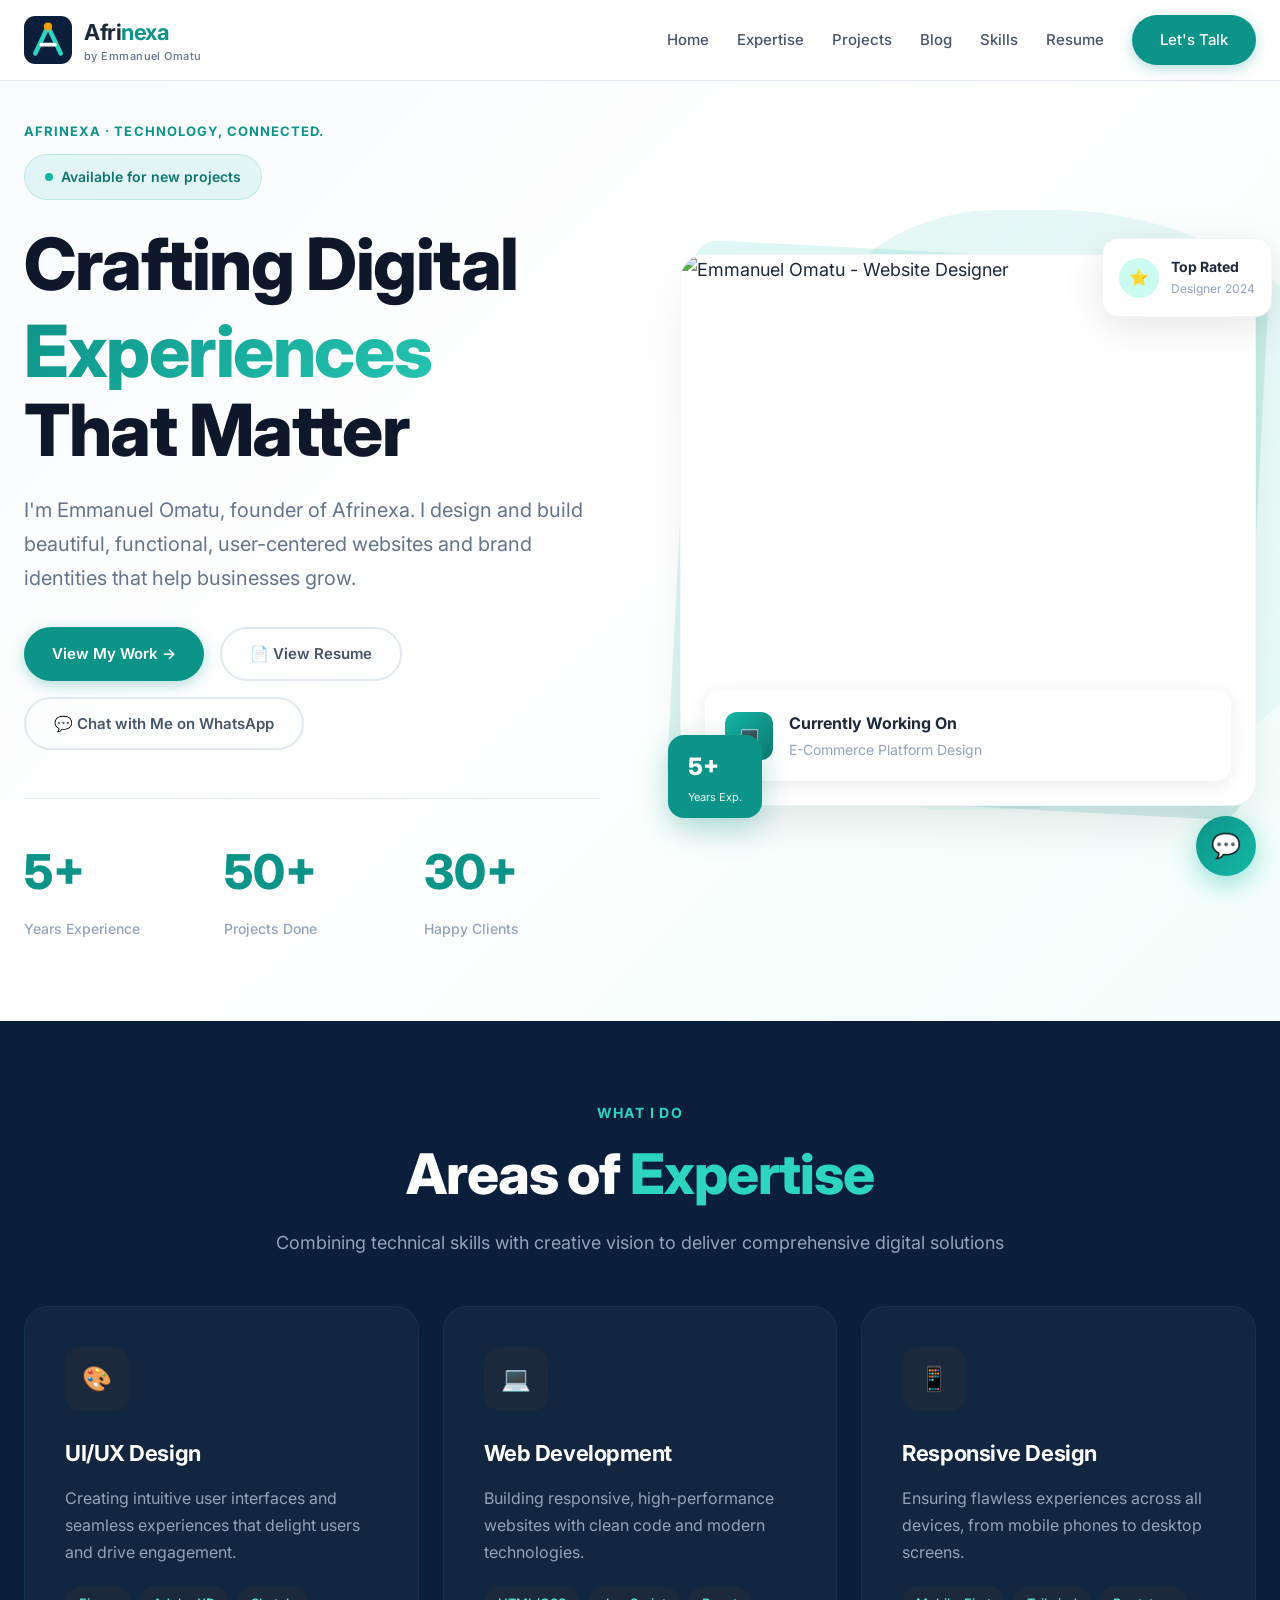
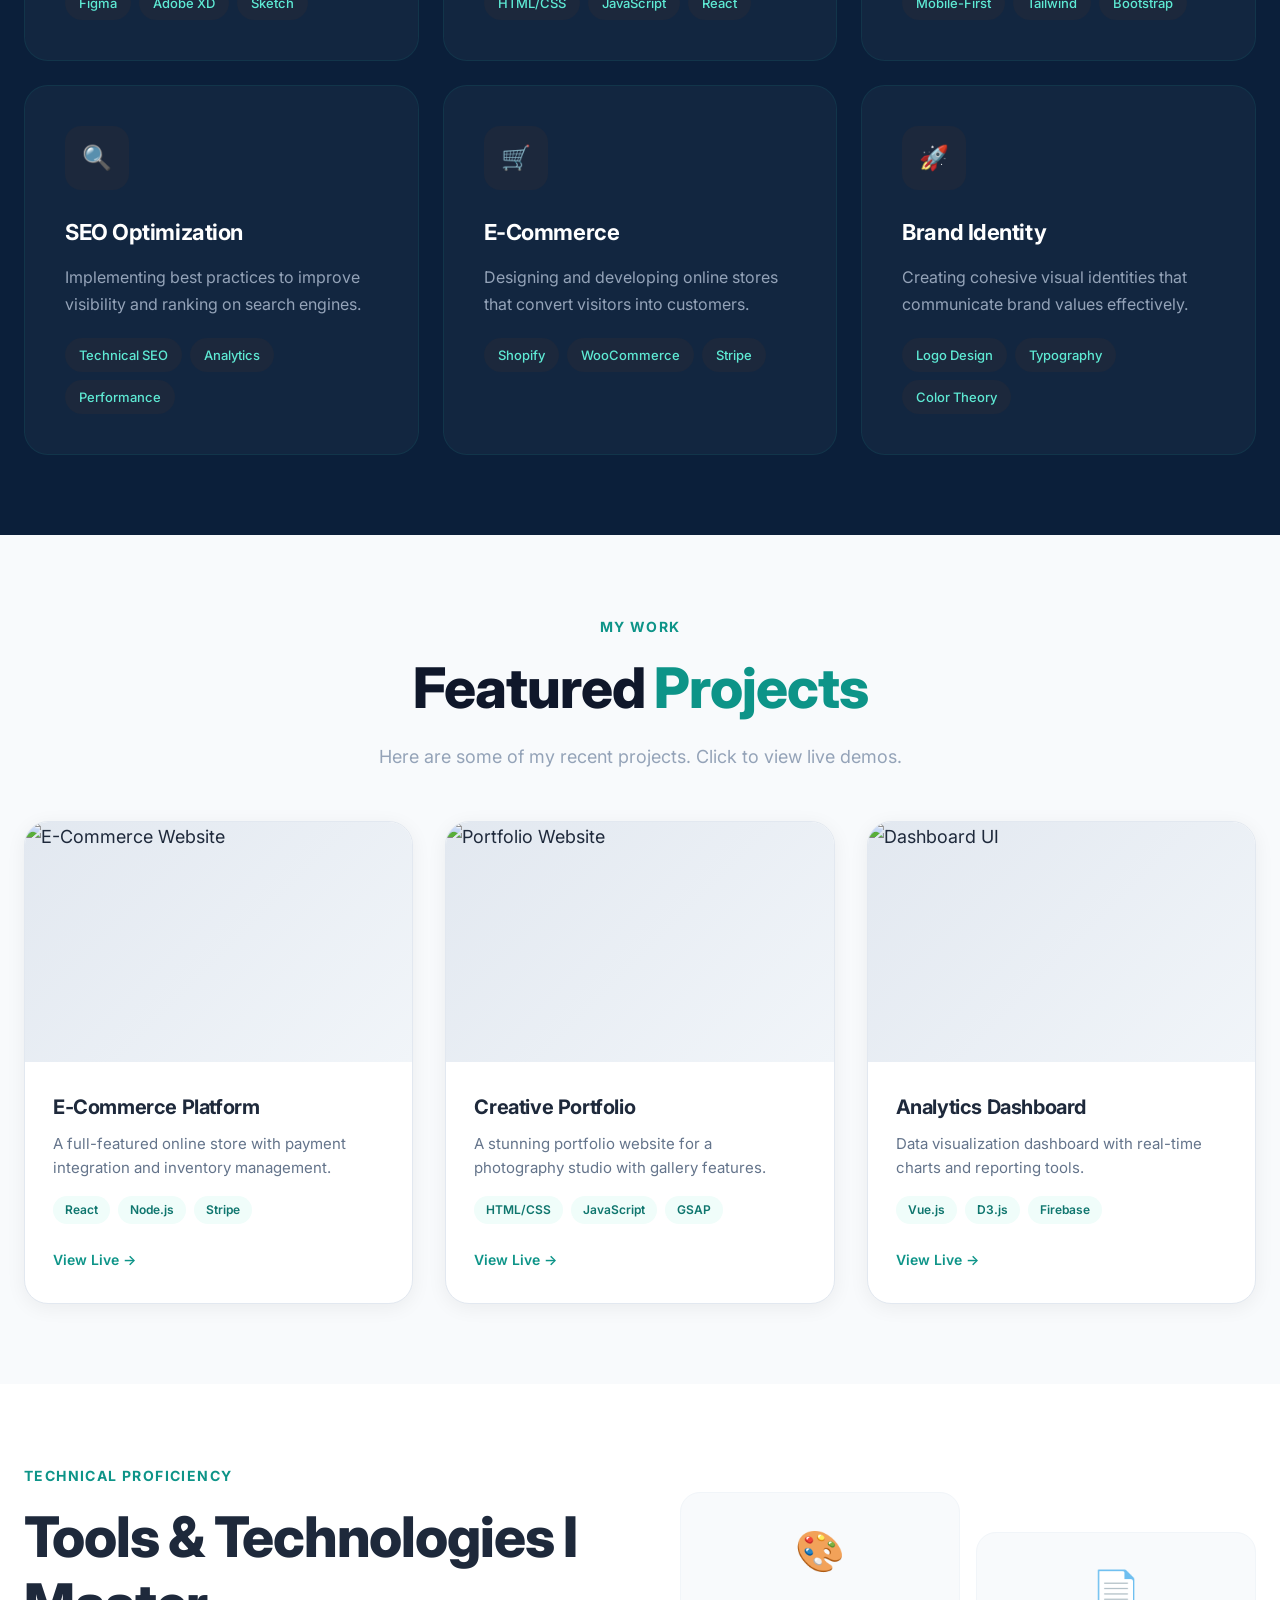
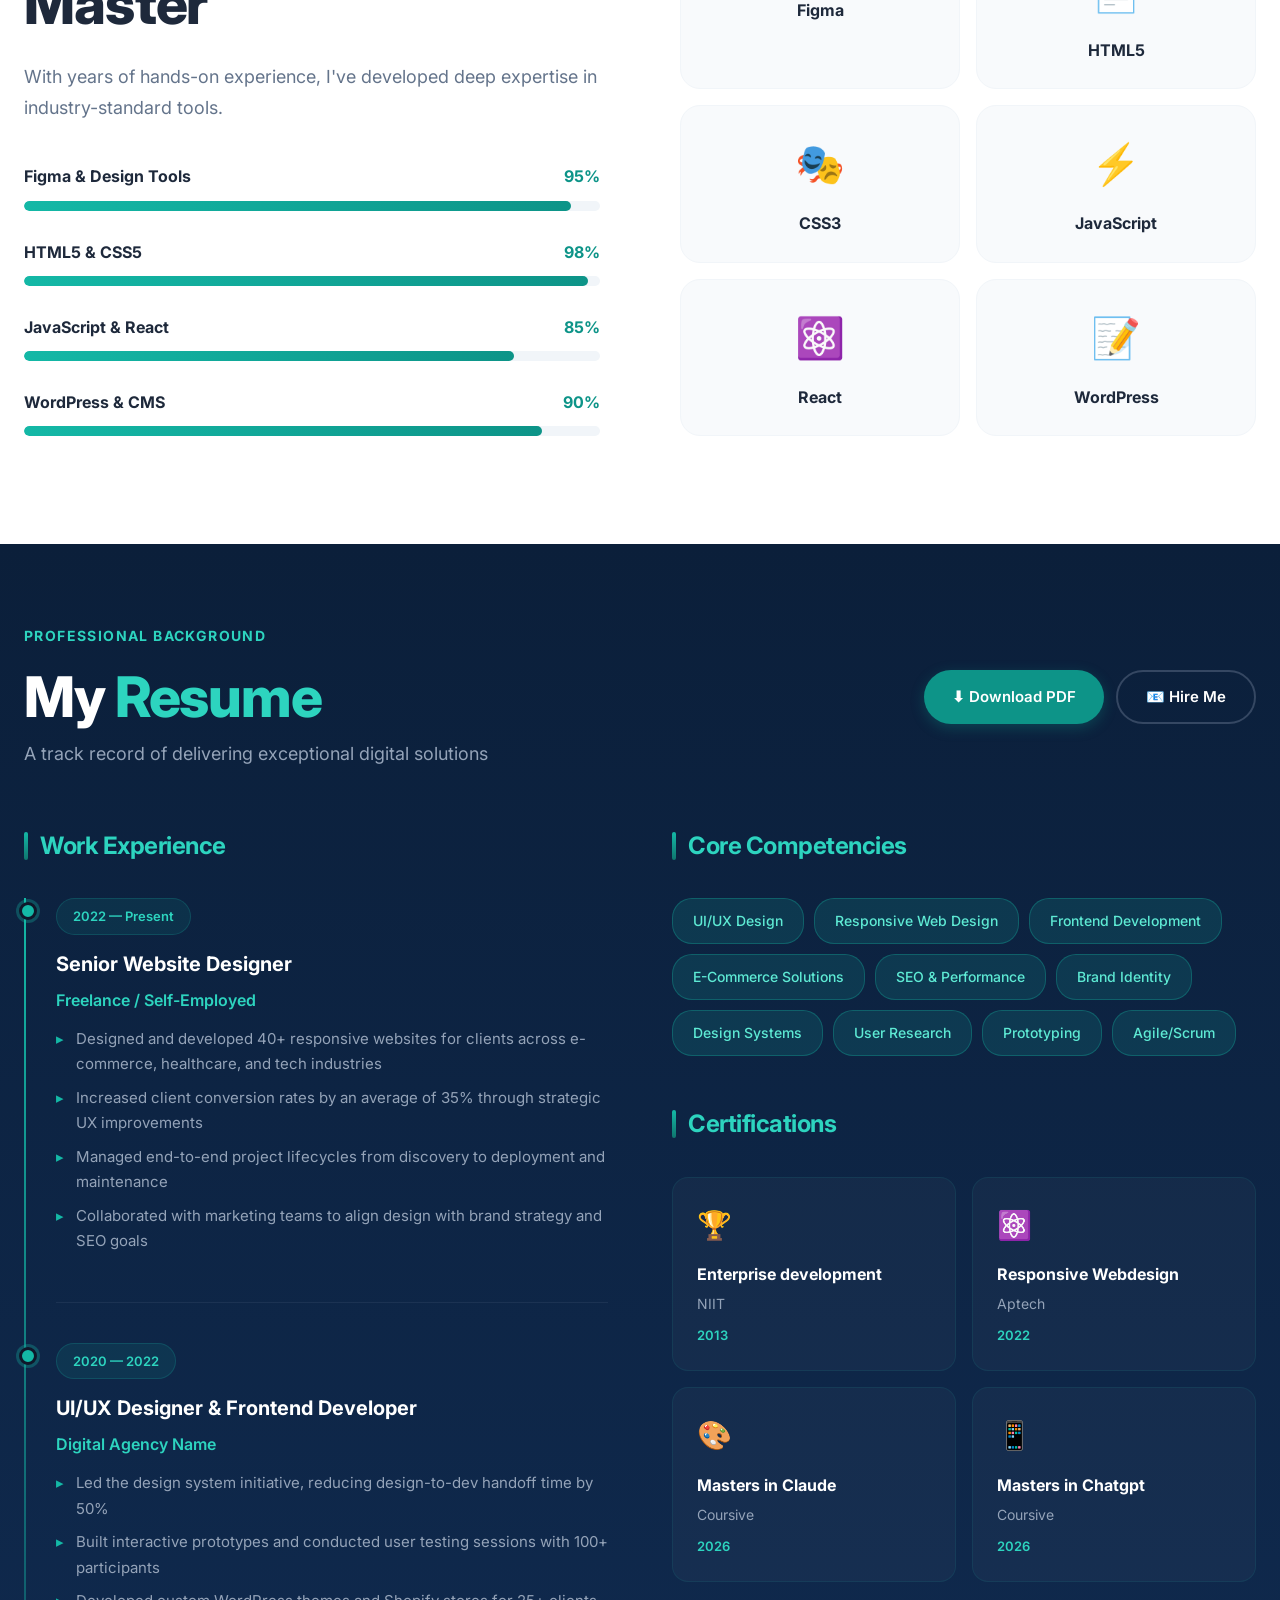
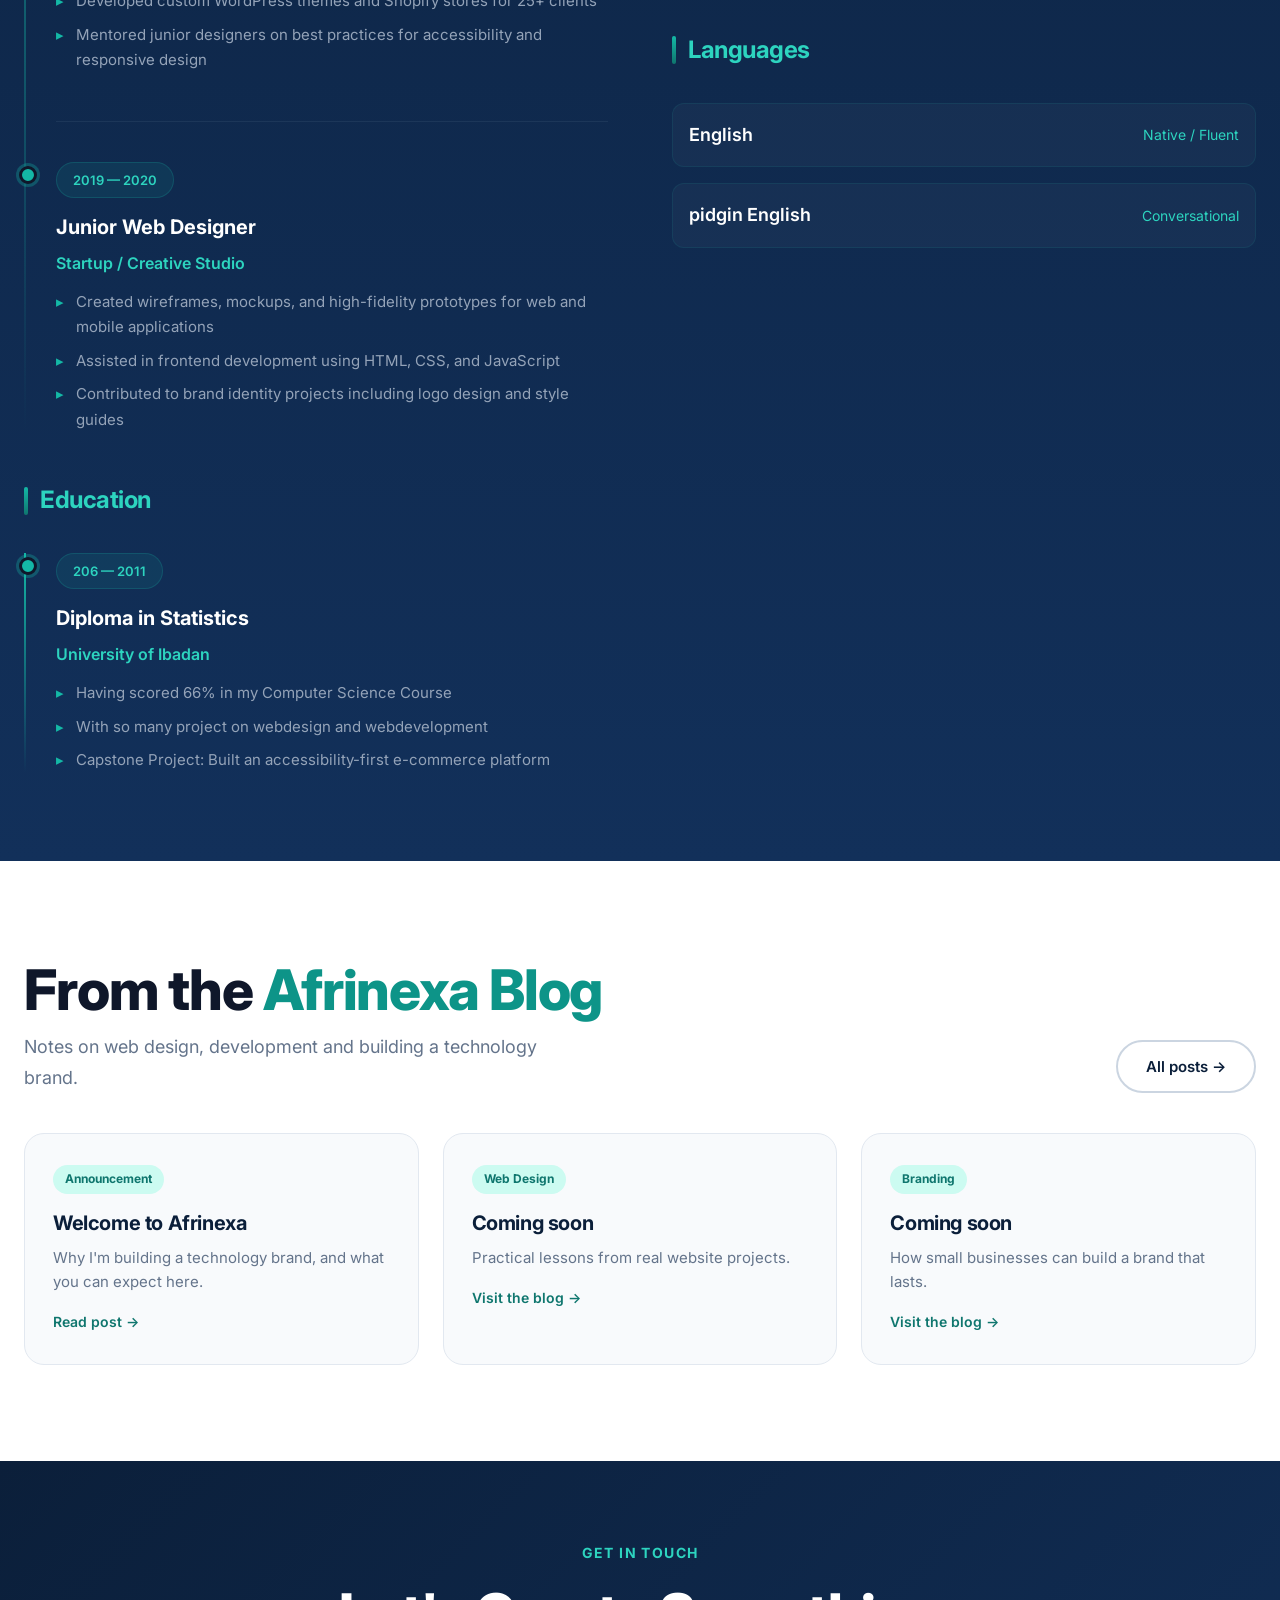
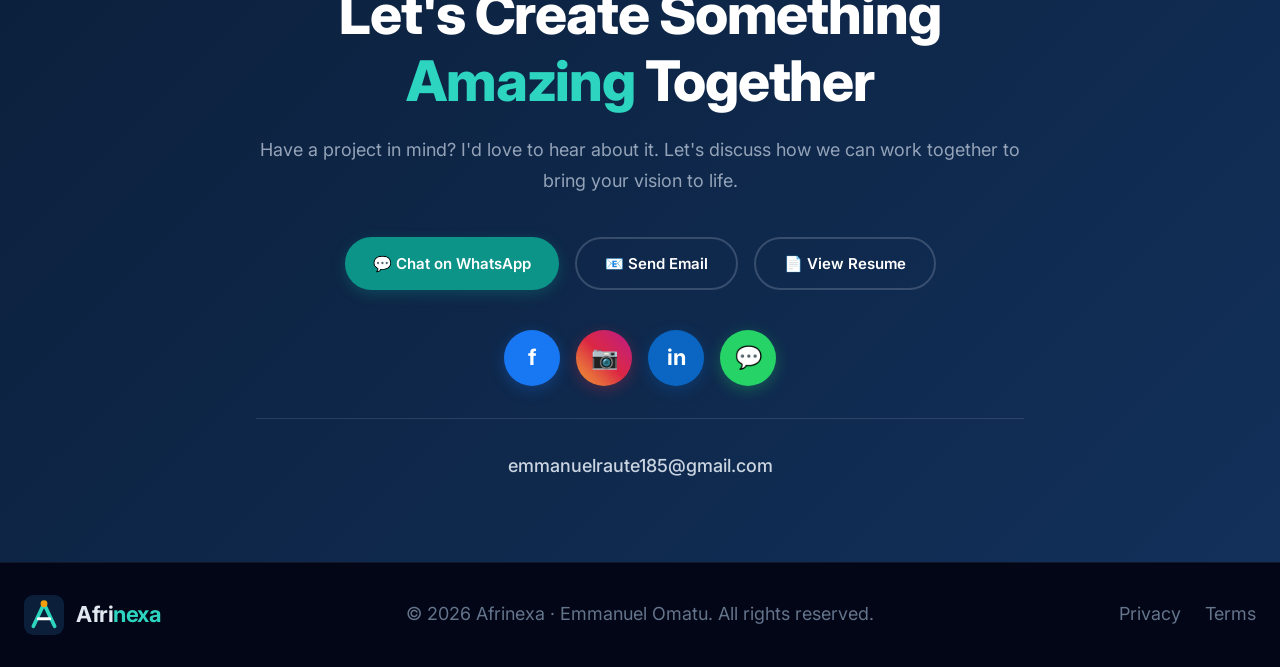
==== index.html @ b1268dd1 "Add Afrinexa homepage" ====
<!DOCTYPE html>
<html lang="en">
<head>
    <meta charset="UTF-8">
    <meta name="viewport" content="width=device-width, initial-scale=1.0, maximum-scale=1.0, user-scalable=no">
    <title>Afrinexa | Websites &amp; Digital Design by Emmanuel Omatu</title>
    <meta name="description" content="Afrinexa is the technology brand of Emmanuel Omatu: modern websites, brand identity and digital design. Technology, connected.">
    <meta property="og:title" content="Afrinexa | Technology, connected.">
    <meta property="og:description" content="Websites, brand identity and digital design by Emmanuel Omatu.">
    <meta property="og:url" content="https://afrinexa.tech/">
    <link rel="canonical" href="https://afrinexa.tech/">
    <link rel="icon" href="data:image/svg+xml,%3Csvg xmlns='http://www.w3.org/2000/svg' viewBox='0 0 64 64' aria-hidden='true'%3E%3Crect width='64' height='64' rx='15' fill='%230B1F3A'/%3E%3Cpath d='M15 50 L32 14 L49 50' fill='none' stroke='%232DD4BF' stroke-width='6' stroke-linecap='round' stroke-linejoin='round'/%3E%3Cpath d='M23 38 H41' stroke='%23fff' stroke-width='5' stroke-linecap='round'/%3E%3Ccircle cx='32' cy='14' r='5.5' fill='%23F59E0B'/%3E%3C/svg%3E">
    <link rel="preconnect" href="https://fonts.googleapis.com">
    <link rel="preconnect" href="https://fonts.gstatic.com" crossorigin>
    <link href="https://fonts.googleapis.com/css2?family=Inter:wght@400;500;600;700;800&display=swap" rel="stylesheet">
    <style>
        * { margin: 0; padding: 0; box-sizing: border-box; scroll-behavior: smooth; }
        
        :root {
            --teal-50: #f0fdfa;
            --teal-100: #ccfbf1;
            --teal-200: #99f6e4;
            --teal-300: #5eead4;
            --teal-400: #2dd4bf;
            --teal-500: #14b8a6;
            --teal-600: #0d9488;
            --teal-700: #0f766e;
            --teal-800: #115e59;
            --teal-900: #134e4a;
            --navy: #0B1F3A;
            --navy-2: #12305A;
            --amber: #F59E0B;
        }
        
        body {
            font-family: 'Inter', -apple-system, BlinkMacSystemFont, 'Segoe UI', Roboto, sans-serif;
            font-size: 18px;
            line-height: 1.7;
            color: #1e293b;
            background: #f8fafc;
        }
        
        /* NAVIGATION */
        nav {
            position: fixed;
            width: 100%;
            top: 0;
            z-index: 50;
            background: rgba(255,255,255,0.95);
            backdrop-filter: blur(20px);
            border-bottom: 1px solid #e2e8f0;
        }
        
        .nav-container {
            max-width: 1280px;
            margin: 0 auto;
            padding: 0 24px;
            display: flex;
            justify-content: space-between;
            align-items: center;
            height: 80px;
        }
        
        .logo {
            display: flex;
            align-items: center;
            gap: 12px;
            text-decoration: none;
        }
        
        .logo-box {
            width: 48px;
            height: 48px;
            background: linear-gradient(135deg, var(--teal-500), var(--teal-700));
            border-radius: 12px;
            display: flex;
            align-items: center;
            justify-content: center;
            color: white;
            font-weight: bold;
            font-size: 20px;
        }
        
        .logo-text {
            font-weight: 700;
            font-size: 22px;
            color: #1e293b;
        }
        
        .logo-text span { color: var(--teal-600); }
        
        .nav-links {
            display: none;
        }
        
        @media (min-width: 768px) {
            .nav-links {
                display: flex;
                align-items: center;
                gap: 28px;
            }
        }
        
        .nav-links a {
            text-decoration: none;
            color: #475569;
            font-weight: 500;
            font-size: 15px;
            transition: color 0.3s;
        }
        
        .nav-links a:hover { color: var(--teal-600); }
        
        .btn-primary {
            display: inline-flex;
            align-items: center;
            gap: 8px;
            padding: 12px 28px;
            background: var(--teal-600);
            color: white;
            border-radius: 50px;
            text-decoration: none;
            font-weight: 600;
            font-size: 15px;
            border: none;
            cursor: pointer;
            transition: all 0.3s;
            box-shadow: 0 4px 14px rgba(13,148,136,0.3);
        }
        
        .btn-primary:hover {
            background: var(--teal-700);
            transform: translateY(-2px);
        }
        
        .btn-outline {
            display: inline-flex;
            align-items: center;
            gap: 8px;
            padding: 12px 28px;
            border: 2px solid #e2e8f0;
            color: #475569;
            border-radius: 50px;
            text-decoration: none;
            font-weight: 600;
            font-size: 15px;
            background: transparent;
            cursor: pointer;
            transition: all 0.3s;
        }
        
        .btn-outline:hover {
            border-color: var(--teal-600);
            color: var(--teal-600);
        }
        
        /* HERO */
        .hero {
            min-height: 100vh;
            display: flex;
            align-items: center;
            padding: 120px 24px 80px;
            background: linear-gradient(135deg, #f8fafc, #fff, #f0fdfa);
            position: relative;
            overflow: hidden;
        }
        
        .hero-blob {
            position: absolute;
            width: 600px;
            height: 600px;
            background: linear-gradient(135deg, rgba(20,184,166,0.12), rgba(45,212,191,0.04));
            border-radius: 40% 60% 70% 30% / 40% 50% 60% 50%;
            right: -100px;
            top: 50%;
            transform: translateY(-50%);
            animation: blob-morph 8s ease-in-out infinite;
            z-index: 0;
        }
        
        @keyframes blob-morph {
            0%, 100% { border-radius: 40% 60% 70% 30% / 40% 50% 60% 50%; transform: translateY(-50%) rotate(0deg); }
            50% { border-radius: 30% 60% 70% 40% / 50% 60% 30% 60%; transform: translateY(-50%) rotate(-5deg); }
        }
        
        .hero-container {
            max-width: 1280px;
            margin: 0 auto;
            width: 100%;
            position: relative;
            z-index: 1;
        }
        
        .hero-grid {
            display: grid;
            grid-template-columns: 1fr;
            gap: 48px;
            align-items: center;
        }
        
        @media (min-width: 1024px) {
            .hero-grid { grid-template-columns: 1fr 1fr; gap: 80px; }
        }
        
        .hero-badge {
            display: inline-flex;
            align-items: center;
            gap: 8px;
            padding: 10px 20px;
            background: rgba(20,184,166,0.1);
            border: 1px solid rgba(20,184,166,0.2);
            border-radius: 50px;
            color: var(--teal-700);
            font-weight: 600;
            font-size: 14px;
            margin-bottom: 24px;
        }
        
        .hero-badge .dot {
            width: 8px;
            height: 8px;
            background: var(--teal-500);
            border-radius: 50%;
            animation: pulse 2s infinite;
        }
        
        @keyframes pulse {
            0%, 100% { opacity: 1; }
            50% { opacity: 0.5; }
        }
        
        .hero h1 {
            font-size: 48px;
            font-weight: 800;
            line-height: 1.1;
            color: #0f172a;
            margin-bottom: 24px;
        }
        
        @media (min-width: 768px) {
            .hero h1 { font-size: 72px; }
        }
        
        .gradient-text {
            background: linear-gradient(135deg, var(--teal-600), var(--teal-500), var(--teal-400));
            -webkit-background-clip: text;
            background-clip: text;
            color: transparent;
            display: block;
            margin-top: 8px;
        }
        
        .hero p {
            font-size: 20px;
            color: #64748b;
            max-width: 600px;
            margin-bottom: 32px;
        }
        
        .hero-buttons {
            display: flex;
            flex-wrap: wrap;
            gap: 16px;
            margin-bottom: 48px;
        }
        
        .hero-stats {
            display: grid;
            grid-template-columns: repeat(3, 1fr);
            gap: 24px;
            padding-top: 32px;
            border-top: 1px solid #e2e8f0;
        }
        
        .stat-number {
            font-size: 36px;
            font-weight: 800;
            color: var(--teal-600);
        }
        
        @media (min-width: 768px) {
            .stat-number { font-size: 48px; }
       }
        
        .stat-label {
            font-size: 14px;
            color: #94a3b8;
            margin-top: 4px;
            font-weight: 500;
        }
        
        .hero-image-wrapper {
            position: relative;
            order: -1;
        }
        
        @media (min-width: 1024px) {
            .hero-image-wrapper { order: 1; }
        }
        
        .hero-image-bg {
            position: absolute;
            inset: 0;
            background: linear-gradient(135deg, var(--teal-400), var(--teal-600));
            border-radius: 24px;
            transform: rotate(3deg);
            opacity: 0.15;
        }
        
        .hero-image {
            position: relative;
            background: white;
            border-radius: 24px;
            overflow: hidden;
            box-shadow: 0 25px 50px -12px rgba(0,0,0,0.1);
            border: 1px solid #f1f5f9;
        }
        
        .hero-image img {
            width: 100%;
            height: 450px;
            object-fit: cover;
            display: block;
        }
        
        @media (min-width: 768px) {
            .hero-image img { height: 550px; }
        }
        
        .hero-image-overlay {
            position: absolute;
            bottom: 24px;
            left: 24px;
            right: 24px;
            background: rgba(255,255,255,0.95);
            backdrop-filter: blur(10px);
            padding: 20px;
            border-radius: 16px;
            box-shadow: 0 4px 20px rgba(0,0,0,0.08);
            display: flex;
            align-items: center;
            gap: 16px;
        }
        
        .overlay-icon {
            width: 48px;
            height: 48px;
            background: linear-gradient(135deg, var(--teal-500), var(--teal-700));
            border-radius: 12px;
            display: flex;
            align-items: center;
            justify-content: center;
            color: white;
            font-size: 20px;
            flex-shrink: 0;
        }
        
        .overlay-text h4 {
            font-weight: 700;
            color: #1e293b;
            font-size: 16px;
        }
        
        .overlay-text p {
            color: #94a3b8;
            font-size: 14px;
            margin: 0;
        }
        
        .floating-badge {
            position: absolute;
            top: -16px;
            right: -16px;
            background: white;
            padding: 16px;
            border-radius: 16px;
            box-shadow: 0 10px 40px rgba(0,0,0,0.1);
            display: flex;
            align-items: center;
            gap: 12px;
            animation: float 6s ease-in-out infinite;
            border: 1px solid #f1f5f9;
        }
        
        .floating-badge-2 {
            position: absolute;
            bottom: -12px;
            left: -12px;
            background: var(--teal-600);
            color: white;
            padding: 12px 20px;
            border-radius: 16px;
            box-shadow: 0 10px 30px rgba(13,148,136,0.3);
            animation: float 6s ease-in-out infinite;
            animation-delay: 1s;
        }
        
        .floating-badge-2 .num { font-size: 24px; font-weight: 800; }
        .floating-badge-2 .txt { font-size: 11px; opacity: 0.9; }
        
        @keyframes float {
            0%, 100% { transform: translateY(0); }
            50% { transform: translateY(-15px); }
        }
        
        .badge-icon {
            width: 40px;
            height: 40px;
            background: var(--teal-100);
            border-radius: 50%;
            display: flex;
            align-items: center;
            justify-content: center;
            color: var(--teal-600);
            font-size: 16px;
            flex-shrink: 0;
        }
        
        /* EXPERTISE */
        .expertise {
            padding: 80px 24px;
            background: var(--navy);
            color: white;
        }
        
        .section-header {
            text-align: center;
            max-width: 768px;
            margin: 0 auto 48px;
        }
        
        .section-tag {
            color: var(--teal-400);
            font-weight: 700;
            font-size: 14px;
            text-transform: uppercase;
            letter-spacing: 0.1em;
            margin-bottom: 16px;
            display: block;
        }
        
        .section-title {
            font-size: 42px;
            font-weight: 800;
            margin-bottom: 20px;
            line-height: 1.2;
        }
        
        @media (min-width: 768px) {
            .section-title { font-size: 56px; }
        }
        
        .section-desc {
            color: #94a3b8;
            font-size: 18px;
            line-height: 1.7;
        }
        
        .expertise-grid {
            display: grid;
            grid-template-columns: 1fr;
            gap: 24px;
            max-width: 1280px;
            margin: 0 auto;
        }
        
        @media (min-width: 768px) {
            .expertise-grid { grid-template-columns: repeat(2, 1fr); }
        }
        
        @media (min-width: 1024px) {
            .expertise-grid { grid-template-columns: repeat(3, 1fr); }
        }
        
        .expertise-card {
            background: rgba(255,255,255,0.03);
            border: 1px solid rgba(20,184,166,0.1);
            border-radius: 24px;
            padding: 40px;
            transition: all 0.4s;
            cursor: pointer;
        }
        
        .expertise-card:hover {
            transform: translateY(-8px);
            border-color: rgba(20,184,166,0.4);
            box-shadow: 0 20px 40px rgba(20,184,166,0.15);
        }
        
        .expertise-card:hover .card-icon {
            background: linear-gradient(135deg, var(--teal-600), var(--teal-500));
            transform: rotate(360deg);
        }
        
        .card-icon {
            width: 64px;
            height: 64px;
            background: rgba(30,41,59,0.8);
            border-radius: 16px;
            display: flex;
            align-items: center;
            justify-content: center;
            color: var(--teal-400);
            font-size: 24px;
            margin-bottom: 24px;
            transition: all 0.6s;
        }
        
        .expertise-card h3 {
            font-size: 22px;
            font-weight: 700;
            margin-bottom: 12px;
            transition: color 0.3s;
        }
        
        .expertise-card:hover h3 { color: var(--teal-400); }
        
        .expertise-card p {
            color: #94a3b8;
            font-size: 16px;
            line-height: 1.7;
            margin-bottom: 20px;
        }
        
        .tags {
            display: flex;
            flex-wrap: wrap;
            gap: 8px;
        }
        
        .tag {
            padding: 6px 14px;
            background: rgba(30,41,59,0.8);
            border-radius: 20px;
            font-size: 13px;
            color: var(--teal-300);
            font-weight: 500;
        }
        
        /* SKILLS */
        .skills {
            padding: 80px 24px;
            background: white;
        }
        
        .skills-grid {
            display: grid;
            grid-template-columns: 1fr;
            gap: 48px;
            max-width: 1280px;
            margin: 0 auto;
            align-items: center;
        }
        
        @media (min-width: 1024px) {
            .skills-grid { grid-template-columns: 1fr 1fr; gap: 80px; }
        }
        
        .skill-item { margin-bottom: 28px; }
        
        .skill-header {
            display: flex;
            justify-content: space-between;
             margin-bottom: 10px;
        }
        
        .skill-name {
            font-weight: 700;
            color: #1e293b;
            font-size: 16px;
        }
        
        .skill-percent {
            font-weight: 700;
            color: var(--teal-600);
            font-size: 16px;
        }
        
        .skill-bar-bg {
            height: 10px;
            background: #f1f5f9;
            border-radius: 10px;
            overflow: hidden;
        }
        
        .skill-bar-fill {
            height: 100%;
            background: linear-gradient(90deg, var(--teal-500), var(--teal-600));
            border-radius: 10px;
            width: 0;
            transition: width 1.5s ease-out;
        }
        
        .tools-grid {
            display: grid;
            grid-template-columns: 1fr 1fr;
            gap: 16px;
        }
        
        .tool-card {
            background: #f8fafc;
            border: 1px solid #f1f5f9;
            border-radius: 20px;
            padding: 24px;
            text-align: center;
            transition: all 0.3s;
        }
        
        .tool-card:hover {
            border-color: var(--teal-200);
            box-shadow: 0 10px 30px rgba(0,0,0,0.08);
        }
        
        .tool-card:nth-child(2) { margin-top: 40px; }
        
        .tool-icon {
            font-size: 40px;
            margin-bottom: 12px;
            color: #94a3b8;
            transition: color 0.3s;
        }
        
        .tool-card:hover .tool-icon { color: var(--teal-500); }
        
        .tool-name {
            font-weight: 700;
            color: #1e293b;
            font-size: 16px;
        }
        
        /* PROJECTS */
        .projects {
            padding: 80px 24px;
            background: #f8fafc;
        }
        
        .projects-grid {
            display: grid;
            grid-template-columns: 1fr;
            gap: 32px;
            max-width: 1280px;
            margin: 0 auto;
        }
        
        @media (min-width: 768px) {
            .projects-grid { grid-template-columns: repeat(2, 1fr); }
        }
        
        @media (min-width: 1024px) {
            .projects-grid { grid-template-columns: repeat(3, 1fr); }
        }
        
        .project-card {
            background: white;
            border-radius: 24px;
            overflow: hidden;
            box-shadow: 0 4px 20px rgba(0,0,0,0.06);
            transition: all 0.4s;
            border: 1px solid #e2e8f0;
        }
        
        .project-card:hover {
            transform: translateY(-8px);
            box-shadow: 0 20px 50px rgba(0,0,0,0.12);
        }
        
        .project-image {
            width: 100%;
            height: 240px;
            object-fit: cover;
            display: block;
            background: linear-gradient(135deg, #e2e8f0, #f1f5f9);
        }
        
        .project-content {
            padding: 28px;
        }
        
        .project-content h3 {
            font-size: 20px;
            font-weight: 700;
            color: #1e293b;
            margin-bottom: 8px;
        }
        
        .project-content p {
            color: #64748b;
            font-size: 15px;
            line-height: 1.6;
            margin-bottom: 16px;
        }
        
        .project-tags {
            display: flex;
            flex-wrap: wrap;
            gap: 8px;
            margin-bottom: 20px;
        }
        
        .project-tag {
            padding: 4px 12px;
            background: var(--teal-50);
            color: var(--teal-700);
            border-radius: 20px;
            font-size: 12px;
            font-weight: 600;
        }
        
        .project-link {
            display: inline-flex;
            align-items: center;
            gap: 8px;
            color: var(--teal-600);
            text-decoration: none;
            font-weight: 600;
            font-size: 14px;
            transition: all 0.3s;
        }
        
        .project-link:hover {
            color: var(--teal-800);
            gap: 12px;
        }
        
        /* RESUME SECTION */
        .resume {
            padding: 80px 24px;
            background: linear-gradient(180deg, var(--navy) 0%, var(--navy-2) 100%);
            color: white;
        }
        
        .resume-container {
            max-width: 1280px;
            margin: 0 auto;
        }
        
        .resume-header {
            display: flex;
            flex-direction: column;
            gap: 24px;
            align-items: center;
            text-align: center;
            margin-bottom: 56px;
        }
        
        @media (min-width: 768px) {
            .resume-header {
                flex-direction: row;
                justify-content: space-between;
                text-align: left;
            }
        }
        
        .resume-actions {
            display: flex;
            gap: 12px;
            flex-wrap: wrap;
            justify-content: center;
        }
        
        .resume-grid {
            display: grid;
            grid-template-columns: 1fr;
            gap: 48px;
        }
        
        @media (min-width: 1024px) {
            .resume-grid { grid-template-columns: 1fr 1fr; gap: 64px; }
        }
        
        .resume-column h3 {
            font-size: 24px;
            font-weight: 700;
            margin-bottom: 32px;
            color: var(--teal-400);
            display: flex;
            align-items: center;
            gap: 12px;
        }
        
        .resume-column h3::before {
            content: '';
            width: 4px;
            height: 28px;
            background: linear-gradient(180deg, var(--teal-500), var(--teal-700));
            border-radius: 4px;
        }
        
        .timeline {
            position: relative;
            padding-left: 32px;
        }
        
        .timeline::before {
            content: '';
            position: absolute;
            left: 0;
            top: 0;
            bottom: 0;
            width: 2px;
            background: linear-gradient(180deg, var(--teal-500), transparent);
        }
        
        .timeline-item {
            position: relative;
            margin-bottom: 40px;
            padding-bottom: 40px;
            border-bottom: 1px solid rgba(148,163,184,0.1);
        }
        
        .timeline-item:last-child {
            border-bottom: none;
            margin-bottom: 0;
            padding-bottom: 0;
        }
        
        .timeline-item::before {
            content: '';
            position: absolute;
            left: -37px;
            top: 4px;
            width: 12px;
            height: 12px;
            background: var(--teal-500);
            border-radius: 50%;
            border: 3px solid #0f172a;
            box-shadow: 0 0 0 3px rgba(20,184,166,0.3);
        }
        
        .timeline-date {
            display: inline-block;
            padding: 6px 16px;
            background: rgba(20,184,166,0.1);
            border: 1px solid rgba(20,184,166,0.2);
            border-radius: 20px;
            font-size: 13px;
            font-weight: 600;
            color: var(--teal-400);
            margin-bottom: 12px;
        }
        
        .timeline-title {
            font-size: 20px;
            font-weight: 700;
            margin-bottom: 6px;
            color: white;
        }
        
        .timeline-company {
            font-size: 16px;
            color: var(--teal-400);
            font-weight: 600;
            margin-bottom: 12px;
        }
        
        .timeline-desc {
            color: #94a3b8;
            font-size: 15px;
            line-height: 1.7;
        }
        
        .timeline-desc ul {
            list-style: none;
            padding: 0;
        }
        
        .timeline-desc li {
            padding-left: 20px;
            position: relative;
            margin-bottom: 8px;
        }
        
        .timeline-desc li::before {
            content: '▸';
            position: absolute;
            left: 0;
            color: var(--teal-500);
        }
        
        .cert-grid {
            display: grid;
            grid-template-columns: 1fr;
            gap: 16px;
        }
        
        @media (min-width: 640px) {
            .cert-grid { grid-template-columns: 1fr 1fr; }
        }
        
        .cert-card {
            background: rgba(255,255,255,0.03);
            border: 1px solid rgba(20,184,166,0.1);
            border-radius: 16px;
            padding: 24px;
            transition: all 0.3s;
        }
        
        .cert-card:hover {
            border-color: rgba(20,184,166,0.3);
            transform: translateY(-4px);
        }
        
        .cert-icon {
            font-size: 28px;
            margin-bottom: 12px;
        }
        
        .cert-name {
            font-weight: 700;
            font-size: 16px;
            margin-bottom: 4px;
        }
        
        .cert-issuer {
            font-size: 14px;
            color: #94a3b8;
        }
        
        .cert-year {
            font-size: 13px;
            color: var(--teal-400);
            font-weight: 600;
            margin-top: 8px;
        }
        
        /* CONTACT */
        .contact {
            padding: 80px 24px;
            background: linear-gradient(135deg, var(--navy), var(--navy-2));
            color: white;
            text-align: center;
        }
        
        .contact-content {
            max-width: 768px;
            margin: 0 auto;
        }
        
        .contact h2 {
            font-size: 42px;
            font-weight: 800;
            margin-bottom: 20px;
            line-height: 1.2;
        }
        
        @media (min-width: 768px) {
            .contact h2 { font-size: 56px; }
        }
        
        .contact p {
            color: #94a3b8;
            font-size: 18px;
            margin-bottom: 40px;
            line-height: 1.7;
        }
        
        .contact-buttons {
            display: flex;
            flex-wrap: wrap;
            gap: 16px;
            justify-content: center;
            margin-bottom: 40px;
        }
        
        .social-links {
            display: flex;
            gap: 16px;
            justify-content: center;
            margin-bottom: 32px;
        }
        
        .social-link {
            width: 56px;
            height: 56px;
            border-radius: 50%;
            display: flex;
            align-items: center;
            justify-content: center;
            color: white;
            text-decoration: none;
            font-size: 22px;
            font-weight: 700;
            transition: all 0.3s;
        }
        
        .social-link.facebook {
            background: #1877f2;
            box-shadow: 0 4px 15px rgba(24,119,242,0.3);
        }
        
        .social-link.instagram {
            background: linear-gradient(45deg, #f09433, #e6683c, #dc2743, #cc2366, #bc1888);
            box-shadow: 0 4px 15px rgba(220,39,67,0.3);
        }
        
        .social-link.linkedin {
            background: #0a66c2;
            box-shadow: 0 4px 15px rgba(10,102,194,0.3);
        }

        .social-link.whatsapp {
            background: #25d366;
            box-shadow: 0 4px 15px rgba(37,211,102,0.3);
        }
        
        .social-link:hover {
            transform: translateY(-4px) scale(1.1);
        }
        
        .email-display {
            padding-top: 32px;
            border-top: 1px solid rgba(148,163,184,0.2);
         }
        
        .email-display a {
            color: #cbd5e1;
            text-decoration: none;
            font-size: 18px;
            font-weight: 500;
            transition: color 0.3s;
        }
        
        .email-display a:hover { color: var(--teal-400); }
        
        /* FOOTER */
        footer {
            background: #020617;
            color: #64748b;
            padding: 32px 24px;
            border-top: 1px solid rgba(30,41,59,0.5);
        }
        
        .footer-content {
            max-width: 1280px;
            margin: 0 auto;
            display: flex;
            flex-direction: column;
            align-items: center;
            gap: 16px;
            text-align: center;
        }
        
        @media (min-width: 768px) {
            .footer-content {
                flex-direction: row;
                justify-content: space-between;
            }
        }
        
        /* CHAT WIDGET */
        .chat-widget {
            position: fixed;
            bottom: 24px;
            right: 24px;
            z-index: 1000;
        }
        
        .chat-btn {
            width: 60px;
            height: 60px;
            border-radius: 50%;
            background: linear-gradient(135deg, var(--teal-600), var(--teal-500));
            border: none;
            color: white;
            font-size: 24px;
            cursor: pointer;
            box-shadow: 0 8px 24px rgba(20,184,166,0.4);
            display: flex;
            align-items: center;
            justify-content: center;
            transition: all 0.3s;
        }
        
        .chat-btn:hover { transform: scale(1.1); }
        
        .chat-box {
            position: absolute;
            bottom: 76px;
            right: 0;
            width: 340px;
            height: 460px;
            background: white;
            border-radius: 24px;
            box-shadow: 0 20px 60px rgba(0,0,0,0.2);
            display: none;
            flex-direction: column;
            overflow: hidden;
        }
        
        @media (max-width: 480px) {
            .chat-box { width: calc(100vw - 48px); right: -12px; }
        }
        
        .chat-box.active { display: flex; }
        
        .chat-header {
            background: linear-gradient(135deg, var(--teal-600), var(--teal-500));
            padding: 20px;
            color: white;
        }
        
        .chat-header-top {
            display: flex;
            align-items: center;
            justify-content: space-between;
            margin-bottom: 8px;
        }
        
        .chat-header-info {
            display: flex;
            align-items: center;
            gap: 12px;
        }
        
        .chat-avatar {
            width: 44px;
            height: 44px;
            background: rgba(255,255,255,0.2);
            border-radius: 50%;
            display: flex;
            align-items: center;
            justify-content: center;
            font-weight: 700;
            font-size: 16px;
        }
        
        .chat-status {
            font-size: 13px;
            color: var(--teal-100);
        }
        
        .chat-status::before {
            content: '';
            display: inline-block;
            width: 8px;
            height: 8px;
            background: #4ade80;
            border-radius: 50%;
            margin-right: 6px;
            animation: blink 2s infinite;
        }
        
        .chat-close {
            background: none;
            border: none;
            color: white;
            font-size: 20px;
            cursor: pointer;
            padding: 4px;
        }
        
        .chat-body {
            flex: 1;
            padding: 16px;
            overflow-y: auto;
            background: #f8fafc;
        }
        .chat-msg {
            display: flex;
            gap: 10px;
            margin-bottom: 16px;
            animation: msg-in 0.3s ease;
        }
        
        @keyframes msg-in {
            from { opacity: 0; transform: translateX(-10px); }
            to { opacity: 1; transform: translateX(0); }
        }
        
        .chat-msg.user { flex-direction: row-reverse; }
        
        .chat-msg-avatar {
            width: 32px;
            height: 32px;
            border-radius: 50%;
            background: linear-gradient(135deg, var(--teal-600), var(--teal-500));
            display: flex;
            align-items: center;
            justify-content: center;
            color: white;
            font-size: 12px;
            font-weight: 700;
            flex-shrink: 0;
        }
        
        .chat-msg.user .chat-msg-avatar {
            background: linear-gradient(135deg, #6366f1, #8b5cf6);
        }
        
        .chat-msg-bubble {
            background: white;
            padding: 12px 16px;
            border-radius: 18px;
            border-bottom-left-radius: 4px;
            box-shadow: 0 2px 8px rgba(0,0,0,0.06);
            font-size: 14px;
            line-height: 1.6;
            color: #334155;
            max-width: 75%;
        }
        
        .chat-msg.user .chat-msg-bubble {
            background: linear-gradient(135deg, var(--teal-600), var(--teal-500));
            color: white;
            border-bottom-left-radius: 18px;
            border-bottom-right-radius: 4px;
        }
        
        .quick-replies {
            display: flex;
            flex-wrap: wrap;
            gap: 6px;
            margin-top: 10px;
        }
        
        .quick-reply {
            padding: 6px 14px;
            background: white;
            border: 1px solid #e2e8f0;
            border-radius: 16px;
            font-size: 12px;
            cursor: pointer;
            color: #475569;
            transition: all 0.2s;
        }
        
        .quick-reply:hover {
            border-color: var(--teal-500);
            color: var(--teal-600);
            background: var(--teal-50);
        }
        
        .chat-footer {
            padding: 16px;
            background: white;
            border-top: 1px solid #e2e8f0;
        }
        
        .chat-form {
            display: flex;
            gap: 10px;
            align-items: center;
        }
        
        .chat-input {
            flex: 1;
            padding: 12px 18px;
            border: 2px solid #e2e8f0;
            border-radius: 24px;
            font-size: 14px;
            outline: none;
            transition: border-color 0.3s;
        }
        
        .chat-input:focus { border-color: var(--teal-500); }
        
        .chat-send-btn {
            width: 44px;
            height: 44px;
            border-radius: 50%;
            background: linear-gradient(135deg, var(--teal-600), var(--teal-500));
            border: none;
            color: white;
            cursor: pointer;
            display: flex;
            align-items: center;
            justify-content: center;
            transition: all 0.3s;
            flex-shrink: 0;
        }
        
        .chat-send-btn:hover { transform: scale(1.05); }
        
        .typing {
            display: flex;
            gap: 4px;
            padding: 12px 16px;
        }
        
        .typing span {
            width: 6px;
            height: 6px;
            background: #94a3b8;
            border-radius: 50%;
            animation: typing 1.4s infinite;
        }
        
        .typing span:nth-child(2) { animation-delay: 0.2s; }
        .typing span:nth-child(3) { animation-delay: 0.4s; }
        
        @keyframes typing {
            0%, 60%, 100% { transform: translateY(0); }
            30% { transform: translateY(-6px); }
        }
        
        /* MOBILE MENU */
        .mobile-menu-btn {
            display: block;
            background: none;
            border: none;
            font-size: 24px;
            color: #475569;
            cursor: pointer;
        }
        
        @media (min-width: 768px) {
            .mobile-menu-btn { display: none; }
        }
        
        .mobile-nav {
            display: none;
            position: absolute;
            top: 80px;
            left: 0;
            right: 0;
            background: white;
            padding: 16px 24px;
            box-shadow: 0 10px 30px rgba(0,0,0,0.1);
        }
        
        .mobile-nav.active { display: block; }
        
        .mobile-nav a {
            display: block;
            padding: 12px 0;
            color: #475569;
            text-decoration: none;
            font-weight: 500;
            border-bottom: 1px solid #f1f5f9;
        }
        
        .mobile-nav a:last-child { border-bottom: none; }
            /* AFRINEXA BRAND */
        .nav-links a.btn-primary, .nav-links a.btn-primary:hover { color: #fff; }
        .brand-mark { width: 48px; height: 48px; flex-shrink: 0; }
        .logo-text { letter-spacing: -0.02em; }
        .logo-text .nx { color: var(--teal-600); }
        .logo-by { display:block; font-size:11px; font-weight:500; color:#64748b; letter-spacing:.04em; margin-top:-4px; }
        .brand-tagline { color: var(--teal-600); font-weight: 700; letter-spacing: .08em; text-transform: uppercase; font-size: 13px; margin-bottom: 12px; }
        h1, h2, h3 { letter-spacing: -0.02em; }
        .gradient-text { background-image: linear-gradient(135deg, var(--teal-600), var(--teal-400)); }
        .btn-primary:focus-visible, .btn-outline:focus-visible, a:focus-visible { outline: 3px solid var(--amber); outline-offset: 3px; }
        /* BLOG */
        .blog { padding: 96px 24px; background: #fff; }
        .blog-inner { max-width: 1280px; margin: 0 auto; }
        .blog-head { display:flex; justify-content:space-between; align-items:end; gap:16px; flex-wrap:wrap; margin-bottom:40px; }
        .blog-head p { color:#64748b; max-width:520px; }
        .blog-grid { display:grid; gap:24px; grid-template-columns: 1fr; }
        @media (min-width: 768px) { .blog-grid { grid-template-columns: repeat(3, 1fr); } }
        .post-card { display:block; text-decoration:none; color:inherit; background:#f8fafc; border:1px solid #e2e8f0; border-radius:20px; padding:28px; transition: transform .2s, box-shadow .2s, border-color .2s; }
        .post-card:hover { transform: translateY(-4px); box-shadow: 0 16px 40px rgba(11,31,58,.10); border-color: var(--teal-400); }
        .post-tag { display:inline-block; font-size:12px; font-weight:700; color:var(--teal-700); background:var(--teal-100); border-radius:999px; padding:4px 12px; margin-bottom:16px; }
        .post-card h3 { font-size:20px; color:var(--navy); margin-bottom:10px; line-height:1.3; }
        .post-card p { font-size:15px; color:#64748b; line-height:1.6; }
        .post-more { display:inline-block; margin-top:16px; font-weight:600; font-size:14px; color:var(--teal-700); }
    </style>
</head>
<body>

    <!-- Navigation -->
    <nav id="navbar">
        <div class="nav-container">
            <a href="#" class="logo">
                <svg class="brand-mark" viewBox="0 0 64 64" aria-hidden="true"><rect width="64" height="64" rx="15" fill="#0B1F3A"/><path d="M15 50 L32 14 L49 50" fill="none" stroke="#2DD4BF" stroke-width="6" stroke-linecap="round" stroke-linejoin="round"/><path d="M23 38 H41" stroke="#fff" stroke-width="5" stroke-linecap="round"/><circle cx="32" cy="14" r="5.5" fill="#F59E0B"/></svg>
                <span class="logo-text">Afri<span class="nx">nexa</span><small class="logo-by">by Emmanuel Omatu</small></span>
            </a>
            
            <div class="nav-links">
                <a href="#home">Home</a>
                <a href="#expertise">Expertise</a>
                <a href="#projects">Projects</a>
                <a href="#blog">Blog</a>
                <a href="#work">Skills</a>
                <a href="#resume">Resume</a>
                <a href="mailto:emmanuelraute185@gmail.com" class="btn-primary">Let's Talk</a>
            </div>
            
            <button class="mobile-menu-btn" onclick="toggleMobile()">☰</button>
        </div>
        
        <div class="mobile-nav" id="mobileNav">
            <a href="#home" onclick="toggleMobile()">Home</a>
            <a href="#expertise" onclick="toggleMobile()">Expertise</a>
            <a href="#projects" onclick="toggleMobile()">Projects</a>
            <a href="#blog" onclick="toggleMobile()">Blog</a>
            <a href="#work" onclick="toggleMobile()">Skills</a>
            <a href="#resume" onclick="toggleMobile()">Resume</a>
            <a href="mailto:emmanuelraute185@gmail.com">Contact</a>
        </div>
    </nav>

    <!-- Hero Section -->
    <section class="hero" id="home">
        <div class="hero-blob"></div>
        <div class="hero-container">
            <div class="hero-grid">
                <div>
                    <div class="brand-tagline">Afrinexa · Technology, connected.</div>
                    <div class="hero-badge">
                        <span class="dot"></span>
                        Available for new projects
                    </div>
                    
                    <h1>
                        Crafting Digital
                        <span class="gradient-text">Experiences</span>
                        That Matter
                    </h1>
                    
                    <p>I'm Emmanuel Omatu, founder of Afrinexa. I design and build beautiful, functional, user-centered websites and brand identities that help businesses grow.</p>
                    
                    <div class="hero-buttons">
                        <a href="#projects" class="btn-primary">View My Work →</a>
                        <a href="#resume" class="btn-outline">📄 View Resume</a>
                        <a href="https://wa.me/2347048056987?text=Hello%20Emmanuel%2C%20I%27d%20like%20to%20discuss%20a%20project." target="_blank" rel="noopener" class="btn-outline">💬 Chat with Me on WhatsApp</a>
                    </div>
                    
                    <div class="hero-stats">
                        <div>
                            <div class="stat-number">5+</div>
                            <div class="stat-label">Years Experience</div>
                        </div>
                        <div>
                            <div class="stat-number">50+</div>
            <div class="stat-label">Projects Done</div>
                        </div>
                        <div>
                            <div class="stat-number">30+</div>
                            <div class="stat-label">Happy Clients</div>
                        </div>
                    </div>
                </div>
                
                <div class="hero-image-wrapper">
                    <div class="hero-image-bg"></div>
                    <div class="hero-image">
                        <img src="https://i.postimg.cc/FKbbdCGm/1777556742979889360374315246307.jpg" 
                             alt="Emmanuel Omatu - Website Designer"
                             id="profilePhoto">
                        
                        <div class="hero-image-overlay">
                            <div class="overlay-icon">💻</div>
                            <div class="overlay-text">
                                <h4>Currently Working On</h4>
                                <p>E-Commerce Platform Design</p>
                            </div>
                        </div>
                    </div>
                    
                    <div class="floating-badge">
                        <div class="badge-icon">⭐</div>
                        <div>
                            <div style="font-weight:700;color:#1e293b;font-size:14px;">Top Rated</div>
                            <div style="font-size:12px;color:#94a3b8;">Designer 2024</div>
                        </div>
                    </div>
                    
                    <div class="floating-badge-2">
                        <div class="num">5+</div>
                        <div class="txt">Years Exp.</div>
                    </div>
                </div>
            </div>
        </div>
    </section>

    <!-- Expertise Section -->
    <section class="expertise" id="expertise">
        <div class="section-header">
            <span class="section-tag">What I Do</span>
            <h2 class="section-title">Areas of <span style="color:var(--teal-400);">Expertise</span></h2>
            <p class="section-desc">Combining technical skills with creative vision to deliver comprehensive digital solutions</p>
        </div>
        
        <div class="expertise-grid">
            <div class="expertise-card">
                <div class="card-icon">🎨</div>
                <h3>UI/UX Design</h3>
                <p>Creating intuitive user interfaces and seamless experiences that delight users and drive engagement.</p>
                <div class="tags">
                    <span class="tag">Figma</span>
                    <span class="tag">Adobe XD</span>
                    <span class="tag">Sketch</span>
                </div>
            </div>
            
            <div class="expertise-card">
                <div class="card-icon">💻</div>
                <h3>Web Development</h3>
                <p>Building responsive, high-performance websites with clean code and modern technologies.</p>
                <div class="tags">
                    <span class="tag">HTML/CSS</span>
                    <span class="tag">JavaScript</span>
                    <span class="tag">React</span>
                </div>
            </div>
            
            <div class="expertise-card">
                <div class="card-icon">📱</div>
                <h3>Responsive Design</h3>
                <p>Ensuring flawless experiences across all devices, from mobile phones to desktop screens.</p>
                <div class="tags">
                    <span class="tag">Mobile-First</span>
                    <span class="tag">Tailwind</span>
                    <span class="tag">Bootstrap</span>
                </div>
            </div>
           <div class="expertise-card">
                <div class="card-icon">🔍</div>
                <h3>SEO Optimization</h3>
                <p>Implementing best practices to improve visibility and ranking on search engines.</p>
                <div class="tags">
                    <span class="tag">Technical SEO</span>
                    <span class="tag">Analytics</span>
                    <span class="tag">Performance</span>
                </div>
            </div>
            
            <div class="expertise-card">
                <div class="card-icon">🛒</div>
                <h3>E-Commerce</h3>
                <p>Designing and developing online stores that convert visitors into customers.</p>
                <div class="tags">
                    <span class="tag">Shopify</span>
                    <span class="tag">WooCommerce</span>
                    <span class="tag">Stripe</span>
                </div>
            </div>
            
            <div class="expertise-card">
                <div class="card-icon">🚀</div>
                <h3>Brand Identity</h3>
                <p>Creating cohesive visual identities that communicate brand values effectively.</p>
                <div class="tags">
                    <span class="tag">Logo Design</span>
                    <span class="tag">Typography</span>
                    <span class="tag">Color Theory</span>
                </div>
            </div>
        </div>
    </section>

    <!-- Projects Section -->
    <section class="projects" id="projects">
        <div class="section-header">
            <span class="section-tag" style="color:var(--teal-600);">My Work</span>
            <h2 class="section-title" style="color:#0f172a;">Featured <span style="color:var(--teal-600);">Projects</span></h2>
            <p class="section-desc">Here are some of my recent projects. Click to view live demos.</p>
        </div>
        
        <div class="projects-grid">
            <div class="project-card">
                <img src="afrinexa-site/img3.png" 
                     alt="E-Commerce Website" 
                     class="project-image">
                <div class="project-content">
                    <h3>E-Commerce Platform</h3>
                    <p>A full-featured online store with payment integration and inventory management.</p>
                    <div class="project-tags">
                        <span class="project-tag">React</span>
                        <span class="project-tag">Node.js</span>
                        <span class="project-tag">Stripe</span>
                    </div>
                    <a href="https://kimi-store-ecommerce.vercel.app/" target="_blank" class="project-link">View Live →</a>
                </div>
            </div>
            
            <div class="project-card">
                <img src="afrinexa-site/img.png" 
                     alt="Portfolio Website" 
                     class="project-image">
                <div class="project-content">
                    <h3>Creative Portfolio</h3>
                    <p>A stunning portfolio website for a photography studio with gallery features.</p>
                    <div class="project-tags">
                        <span class="project-tag">HTML/CSS</span>
                        <span class="project-tag">JavaScript</span>
                        <span class="project-tag">GSAP</span>
                    </div>
                    <a href="https://Emmale03.github.io/studio-portfolio/" target="_blank" class="project-link">View Live →</a>
                </div>
            </div>
            
            <div class="project-card">
                <img src="afrinexa-site/img2.png"
                alt="Dashboard UI" 
                     class="project-image">
                <div class="project-content">
                    <h3>Analytics Dashboard</h3>
                    <p>Data visualization dashboard with real-time charts and reporting tools.</p>
                    <div class="project-tags">
                        <span class="project-tag">Vue.js</span>
                        <span class="project-tag">D3.js</span>
                        <span class="project-tag">Firebase</span>
                    </div>
                    <a href="https://Emmale03.github.io/Dashboard/" target="_blank" class="project-link">View Live →</a>
                </div>
            </div>
        </div>
    </section>

    <!-- Skills Section -->
    <section class="skills" id="work">
        <div class="skills-grid">
            <div>
                <span class="section-tag" style="color:var(--teal-600);">Technical Proficiency</span>
                <h2 class="section-title" style="margin-bottom:24px;">Tools & Technologies I Master</h2>
                <p style="color:#64748b;font-size:18px;margin-bottom:40px;">With years of hands-on experience, I've developed deep expertise in industry-standard tools.</p>
                
                <div class="skill-item">
                    <div class="skill-header">
                        <span class="skill-name">Figma & Design Tools</span>
                        <span class="skill-percent">95%</span>
                    </div>
                    <div class="skill-bar-bg">
                        <div class="skill-bar-fill" data-width="95%"></div>
                    </div>
                </div>
                
                <div class="skill-item">
                    <div class="skill-header">
                        <span class="skill-name">HTML5 & CSS5</span>
                        <span class="skill-percent">98%</span>
                    </div>
                    <div class="skill-bar-bg">
                        <div class="skill-bar-fill" data-width="98%"></div>
                    </div>
                </div>
                
                <div class="skill-item">
                    <div class="skill-header">
                        <span class="skill-name">JavaScript & React</span>
                        <span class="skill-percent">85%</span>
                    </div>
                    <div class="skill-bar-bg">
                        <div class="skill-bar-fill" data-width="85%"></div>
                    </div>
                </div>
                
                <div class="skill-item">
                    <div class="skill-header">
                        <span class="skill-name">WordPress & CMS</span>
                        <span class="skill-percent">90%</span>
                    </div>
                    <div class="skill-bar-bg">
                        <div class="skill-bar-fill" data-width="90%"></div>
                    </div>
                </div>
            </div>
            
            <div class="tools-grid">
                <div class="tool-card">
                    <div class="tool-icon">🎨</div>
                    <div class="tool-name">Figma</div>
                </div>
                <div class="tool-card">
                    <div class="tool-icon">📄</div>
                    <div class="tool-name">HTML5</div>
                </div>
                <div class="tool-card">
                    <div class="tool-icon">🎭</div>
                    <div class="tool-name">CSS3</div>
                </div>
                <div class="tool-card">
                    <div class="tool-icon">⚡</div>
                    <div class="tool-name">JavaScript</div>
                </div>
                <div class="tool-card">
                    <div class="tool-icon">⚛️</div>
              <div class="tool-name">React</div>
                </div>
                <div class="tool-card">
                    <div class="tool-icon">📝</div>
                    <div class="tool-name">WordPress</div>
                </div>
            </div>
        </div>
    </section>

    <!-- RESUME SECTION -->
    <section class="resume" id="resume">
        <div class="resume-container">
            <div class="resume-header">
                <div>
                    <span class="section-tag">Professional Background</span>
                    <h2 class="section-title" style="margin-bottom:8px;">My <span style="color:var(--teal-400);">Resume</span></h2>
                    <p style="color:#94a3b8;">A track record of delivering exceptional digital solutions</p>
                </div>
                <div class="resume-actions">
                    <a href="Emmanuel_Omatu_Resume.pdf" download class="btn-primary">⬇ Download PDF</a>
                    <a href="mailto:emmanuelraute185@gmail.com?subject=Job Opportunity" class="btn-outline" style="border-color:rgba(148,163,184,0.3);color:white;">📧 Hire Me</a>
                </div>
            </div>
            
            <div class="resume-grid">
                <!-- Experience Column -->
                <div class="resume-column">
                    <h3>Work Experience</h3>
                    <div class="timeline">
                        <div class="timeline-item">
                            <span class="timeline-date">2022 — Present</span>
                            <h4 class="timeline-title">Senior Website Designer</h4>
                            <div class="timeline-company">Freelance / Self-Employed</div>
                            <div class="timeline-desc">
                                <ul>
                                    <li>Designed and developed 40+ responsive websites for clients across e-commerce, healthcare, and tech industries</li>
                                    <li>Increased client conversion rates by an average of 35% through strategic UX improvements</li>
                                    <li>Managed end-to-end project lifecycles from discovery to deployment and maintenance</li>
                                    <li>Collaborated with marketing teams to align design with brand strategy and SEO goals</li>
                                </ul>
                            </div>
                        </div>
                        
                        <div class="timeline-item">
                            <span class="timeline-date">2020 — 2022</span>
                            <h4 class="timeline-title">UI/UX Designer & Frontend Developer</h4>
                            <div class="timeline-company">Digital Agency Name</div>
                            <div class="timeline-desc">
                                <ul>
                                    <li>Led the design system initiative, reducing design-to-dev handoff time by 50%</li>
                                    <li>Built interactive prototypes and conducted user testing sessions with 100+ participants</li>
                                    <li>Developed custom WordPress themes and Shopify stores for 25+ clients</li>
                                    <li>Mentored junior designers on best practices for accessibility and responsive design</li>
                                </ul>
                            </div>
                        </div>
                        
                        <div class="timeline-item">
                            <span class="timeline-date">2019 — 2020</span>
                            <h4 class="timeline-title">Junior Web Designer</h4>
                            <div class="timeline-company">Startup / Creative Studio</div>
                            <div class="timeline-desc">
                                <ul>
                                    <li>Created wireframes, mockups, and high-fidelity prototypes for web and mobile applications</li>
                                    <li>Assisted in frontend development using HTML, CSS, and JavaScript</li>
                                    <li>Contributed to brand identity projects including logo design and style guides</li>
                                </ul>
                            </div>
                        </div>
                    </div>
                    
                    <h3 style="margin-top:48px;">Education</h3>
                    <div class="timeline">
                        <div class="timeline-item">
                            <span class="timeline-date">206 — 2011</span>
                            <h4 class="timeline-title">Diploma in Statistics</h4>
                            <div class="timeline-company">University of Ibadan</div>
                            <div class="timeline-desc">
                                <ul>
                                    <li>Having scored 66% in my Computer Science Course</li>
                                    <li>With so many project on webdesign and webdevelopment</li>
                                    <li>Capstone Project: Built an accessibility-first e-commerce platform</li>
                                </ul>
                            </div>
                        </div>
                    </div>
                </div>
                
                <!-- Skills & Certs Column -->
                <div class="resume-column">
                    <h3>Core Competencies</h3>
                    <div style="display:flex;flex-wrap:wrap;gap:10px;margin-bottom:48px;">
                        <span class="tag" style="background:rgba(20,184,166,0.15);border:1px solid rgba(20,184,166,0.3);padding:10px 20px;font-size:14px;">UI/UX Design</span>
                        <span class="tag" style="background:rgba(20,184,166,0.15);border:1px solid rgba(20,184,166,0.3);padding:10px 20px;font-size:14px;">Responsive Web Design</span>
                        <span class="tag" style="background:rgba(20,184,166,0.15);border:1px solid rgba(20,184,166,0.3);padding:10px 20px;font-size:14px;">Frontend Development</span>
                        <span class="tag" style="background:rgba(20,184,166,0.15);border:1px solid rgba(20,184,166,0.3);padding:10px 20px;font-size:14px;">E-Commerce Solutions</span>
                        <span class="tag" style="background:rgba(20,184,166,0.15);border:1px solid rgba(20,184,166,0.3);padding:10px 20px;font-size:14px;">SEO & Performance</span>
                        <span class="tag" style="background:rgba(20,184,166,0.15);border:1px solid rgba(20,184,166,0.3);padding:10px 20px;font-size:14px;">Brand Identity</span>
                        <span class="tag" style="background:rgba(20,184,166,0.15);border:1px solid rgba(20,184,166,0.3);padding:10px 20px;font-size:14px;">Design Systems</span>
                        <span class="tag" style="background:rgba(20,184,166,0.15);border:1px solid rgba(20,184,166,0.3);padding:10px 20px;font-size:14px;">User Research</span>
                        <span class="tag" style="background:rgba(20,184,166,0.15);border:1px solid rgba(20,184,166,0.3);padding:10px 20px;font-size:14px;">Prototyping</span>
                        <span class="tag" style="background:rgba(20,184,166,0.15);border:1px solid rgba(20,184,166,0.3);padding:10px 20px;font-size:14px;">Agile/Scrum</span>
                    </div>
                    
                    <h3>Certifications</h3>
                    <div class="cert-grid">
                        <div class="cert-card">
                            <div class="cert-icon">🏆</div>
                       <div class="cert-name">Enterprise development</div>
                            <div class="cert-issuer">NIIT</div>
                            <div class="cert-year">2013</div>
                        </div>
                        <div class="cert-card">
                            <div class="cert-icon">⚛️</div>
                            <div class="cert-name">Responsive Webdesign</div>
                            <div class="cert-issuer">Aptech</div>
                            <div class="cert-year">2022</div>
                        </div>
                        <div class="cert-card">
                            <div class="cert-icon">🎨</div>
                            <div class="cert-name">Masters in Claude</div>
                            <div class="cert-issuer">Coursive</div>
                            <div class="cert-year">2026</div>
                        </div>
                        <div class="cert-card">
                            <div class="cert-icon">📱</div>
                            <div class="cert-name">Masters in Chatgpt</div>
                            <div class="cert-issuer">Coursive</div>
                            <div class="cert-year">2026</div>
                        </div>
                    </div>
                    
                    <h3 style="margin-top:48px;">Languages</h3>
                    <div style="display:grid;gap:16px;">
                        <div style="display:flex;justify-content:space-between;align-items:center;padding:16px;background:rgba(255,255,255,0.03);border-radius:12px;border:1px solid rgba(20,184,166,0.1);">
                            <span style="font-weight:600;">English</span>
                            <span style="color:var(--teal-400);font-size:14px;">Native / Fluent</span>
                        </div>
                        <div style="display:flex;justify-content:space-between;align-items:center;padding:16px;background:rgba(255,255,255,0.03);border-radius:12px;border:1px solid rgba(20,184,166,0.1);">
                            <span style="font-weight:600;">
                                pidgin English
                            </span>
                            <span style="color:var(--teal-400);font-size:14px;">Conversational</span>
                        </div>
                    </div>
                </div>
            </div>
        </div>
    </section>

    <!-- Contact Section -->
        <!-- Blog Section -->
    <section class="blog" id="blog">
        <div class="blog-inner">
            <div class="blog-head">
                <div>
                    <h2 class="section-title" style="color:#0f172a;margin-bottom:8px;">From the <span style="color:var(--teal-600);">Afrinexa Blog</span></h2>
                    <p>Notes on web design, development and building a technology brand.</p>
                </div>
                <a href="blog/" class="btn-outline" style="color:var(--navy);border-color:#cbd5e1;">All posts →</a>
            </div>
            <div class="blog-grid">
                <a class="post-card" href="blog/welcome-to-afrinexa.html"><span class="post-tag">Announcement</span><h3>Welcome to Afrinexa</h3><p>Why I'm building a technology brand, and what you can expect here.</p><span class="post-more">Read post →</span></a>
                <a class="post-card" href="blog/"><span class="post-tag">Web Design</span><h3>Coming soon</h3><p>Practical lessons from real website projects.</p><span class="post-more">Visit the blog →</span></a>
                <a class="post-card" href="blog/"><span class="post-tag">Branding</span><h3>Coming soon</h3><p>How small businesses can build a brand that lasts.</p><span class="post-more">Visit the blog →</span></a>
            </div>
        </div>
    </section>

    <section class="contact" id="contact">
        <div class="contact-content">
            <span class="section-tag">Get In Touch</span>
            <h2>Let's Create Something <span style="color:var(--teal-400);">Amazing</span> Together</h2>
            <p>Have a project in mind? I'd love to hear about it. Let's discuss how we can work together to bring your vision to life.</p>
            
            <div class="contact-buttons">
                <a href="https://wa.me/2347048056987?text=Hello%20Emmanuel%2C%20I%27d%20like%20to%20discuss%20a%20project." target="_blank" rel="noopener" class="btn-primary">💬 Chat on WhatsApp</a>
                <a href="mailto:emmanuelraute185@gmail.com" class="btn-outline" style="border-color:rgba(148,163,184,0.3);color:white;">📧 Send Email</a>
                <a href="#resume" class="btn-outline" style="border-color:rgba(148,163,184,0.3);color:white;">📄 View Resume</a>
            </div>
            
            <div class="social-links">
                <a href="https://facebook.com/emmanuel.omatu" target="_blank" class="social-link facebook" title="Facebook">f</a>
                <a href="https://instagram.com/emmanuel.omatu" target="_blank" class="social-link instagram" title="Instagram">📷</a>
                <a href="https://linkedin.com/in/emmanuel-omatu" target="_blank" class="social-link linkedin" title="LinkedIn">in</a>
                <a href="https://wa.me/2347048056987?text=Hello%20Emmanuel%2C%20I%27d%20like%20to%20discuss%20a%20project." target="_blank" rel="noopener" class="social-link whatsapp" title="WhatsApp">💬</a>
            </div>
            
            <div class="email-display">
                <a href="mailto:emmanuelraute185@gmail.com">emmanuelraute185@gmail.com</a>
            </div>
        </div>
    </section>
     <!-- Footer -->
    <footer>
        <div class="footer-content">
            <div class="logo" style="text-decoration:none;">
                <svg class="brand-mark" style="width:40px;height:40px" viewBox="0 0 64 64" aria-hidden="true"><rect width="64" height="64" rx="15" fill="#0B1F3A"/><path d="M15 50 L32 14 L49 50" fill="none" stroke="#2DD4BF" stroke-width="6" stroke-linecap="round" stroke-linejoin="round"/><path d="M23 38 H41" stroke="#fff" stroke-width="5" stroke-linecap="round"/><circle cx="32" cy="14" r="5.5" fill="#F59E0B"/></svg>
                <span class="logo-text" style="color:#e2e8f0;">Afri<span class="nx" style="color:#2dd4bf">nexa</span></span>
            </div>
            <div>© 2026 Afrinexa · Emmanuel Omatu. All rights reserved.</div>
            <div style="display:flex;gap:24px;">
                <a href="#" style="color:#64748b;text-decoration:none;">Privacy</a>
                <a href="#" style="color:#64748b;text-decoration:none;">Terms</a>
            </div>
        </div>
    </footer>

    <!-- Chat Widget -->
    <div class="chat-widget">
        <div class="chat-box" id="chatBox">
            <div class="chat-header">
                <div class="chat-header-top">
                    <div class="chat-header-info">
                        <div class="chat-avatar">EO</div>
                        <div>
                            <div style="font-weight:700;">Emmanuel Omatu</div>
                            <div class="chat-status">Online now</div>
                        </div>
                    </div>
                    <button class="chat-close" onclick="toggleChat()">✕</button>
                </div>
                <div style="font-size:12px;color:var(--teal-100);">Typically replies in a few minutes</div>
            </div>
            
            <div class="chat-body" id="chatBody">
                <div class="chat-msg">
                    <div class="chat-msg-avatar">EO</div>
                    <div class="chat-msg-bubble">
                        Hi there! 👋 I'm Emmanuel. How can I help you with your project today?
                        <div class="quick-replies">
                            <button class="quick-reply" onclick="quickReply('I need a website')">I need a website</button>
                            <button class="quick-reply" onclick="quickReply('UI/UX design')">UI/UX design</button>
                            <button class="quick-reply" onclick="quickReply('Get a quote')">Get a quote</button>
                            <button class="quick-reply" onclick="quickReply('View your resume')">View your resume</button>
                        </div>
                    </div>
                </div>
            </div>
            
            <div class="chat-footer">
                <form class="chat-form" onsubmit="sendChat(event)">
                    <input type="text" class="chat-input" id="chatInput" placeholder="Type your message..." autocomplete="off">
                    <button type="submit" class="chat-send-btn">➤</button>
                </form>
            </div>
        </div>
        
        <button class="chat-btn" id="chatBtn" onclick="toggleChat()">💬</button>
    </div>

    <script>
        function toggleMobile() {
            document.getElementById('mobileNav').classList.toggle('active');
        }
        
        let chatOpen = false;
        function toggleChat() {
            const box = document.getElementById('chatBox');
            const btn = document.getElementById('chatBtn');
            chatOpen = !chatOpen;
            box.classList.toggle('active');
            btn.style.display = chatOpen ? 'none' : 'flex';
            if (chatOpen) document.getElementById('chatInput').focus();
        }
        
        function sendChat(e) {
            e.preventDefault();
            const input = document.getElementById('chatInput');
            const msg = input.value.trim();
            if (!msg) return;
            
            addMsg(msg, 'user');
            input.value = '';
            
            const body = document.getElementById('chatBody');
            const typing = document.createElement('div');
            typing.className = 'chat-msg';
            typing.id = 'typing';
            typing.innerHTML = '<div class="chat-msg-avatar">EO</div><div class="chat-msg-bubble"><div class="typing"><span></span><span></span><span></span></div></div>';
            body.appendChild(typing);
            body.scrollTop = body.scrollHeight;
            
            setTimeout(() => {
                document.getElementById('typing').remove();
                const reply = getReply(msg);
                addMsg(reply, 'bot');
            }, 1500);
        }
        
        function quickReply(text) {
            addMsg(text, 'user');
            const body = document.getElementById('chatBody');
            const typing = document.createElement('div');
            typing.className = 'chat-msg';
            typing.id = 'typing';
            typing.innerHTML = '<div class="chat-msg-avatar">EO</div><div class="chat-msg-bubble"><div class="typing"><span></span><span></span><span></span></div></div>';
            body.appendChild(typing);
            body.scrollTop = body.scrollHeight;
            
            setTimeout(() => {
                document.getElementById('typing').remove();
                const reply = getReply(text);
                addMsg(reply, 'bot');
            }, 1200);
        }
        
        function addMsg(text, sender) {
            const body = document.getElementById('chatBody');
            const div = document.createElement('div');
            div.className = 'chat-msg ' + sender;
            div.innerHTML = sender === 'user' 
                ? '<div class="chat-msg-bubble">' + escapeHtml(text) + '</div>'
                : '<div class="chat-msg-avatar">EO</div><div class="chat-msg-bubble">' + text + '</div>';
            body.appendChild(div);
            body.scrollTop = body.scrollHeight;
        }
        
        function getReply(msg) {
            const m = msg.toLowerCase();
            if (m.includes('website') || m.includes('web')) {
                return "I'd love to help you build a website! 🚀 What type are you looking for? (Portfolio, E-commerce, Corporate, etc.)";
            }
            if (m.includes('ui') || m.includes('ux') || m.includes('design')) {
                return "Great choice! 📱 Do you have existing designs or starting from scratch?";
            }
            if (m.includes('quote') || m.includes('price') || m.includes('cost')) {
                return "I'd be happy to provide a quote! 💰 Could you share your project requirements and timeline?";
            }
            if (m.includes('hello') || m.includes('hi') || m.includes('hey')) {
                return "Hello! 👋 What brings you here today?";
            }
            if (m.includes('contact') || m.includes('email')) {
                return "Reach me at emmanuelraute185@gmail.com 📧 or continue chatting here!";
            }
            if (m.includes('time') || m.includes('long')) {
                return "Simple websites take 1-2 weeks, complex ones 4-8 weeks. ⏱️ What's your timeline?";
            }
            if (m.includes('resume') || m.includes('cv') || m.includes('experience')) {
                return "You can view my full resume on the Resume section of this page! 📄 I have 5+ years of experience in web design and development. Would you like to discuss a specific project?";
            }
            return "Thanks for your message! 📩 I'll get back to you shortly. For a faster response, WhatsApp me: https://wa.me/2347048056987 or email emmanuelraute185@gmail.com";
        }
        
        function escapeHtml(text) {
            const div = document.createElement('div');
            div.textContent = text;
            return div.innerHTML;
        }
        
        const observer = new IntersectionObserver((entries) => {
            entries.forEach(entry => {
           if (entry.isIntersecting) {
                    const bars = entry.target.querySelectorAll('.skill-bar-fill');
                    bars.forEach(bar => {
                        bar.style.width = bar.getAttribute('data-width');
                    });
                }
            });
        }, { threshold: 0.3 });
        
        document.querySelectorAll('.skills-grid').forEach(el => observer.observe(el));
        
        window.addEventListener('scroll', () => {
            const nav = document.getElementById('navbar');
            if (window.scrollY > 100) nav.style.boxShadow = '0 4px 20px rgba(0,0,0,0.1)';
            else nav.style.boxShadow = 'none';
        });
        
        setTimeout(() => {
            if (!chatOpen) toggleChat();
        }, 10000);
    </script>
</body>
</html>
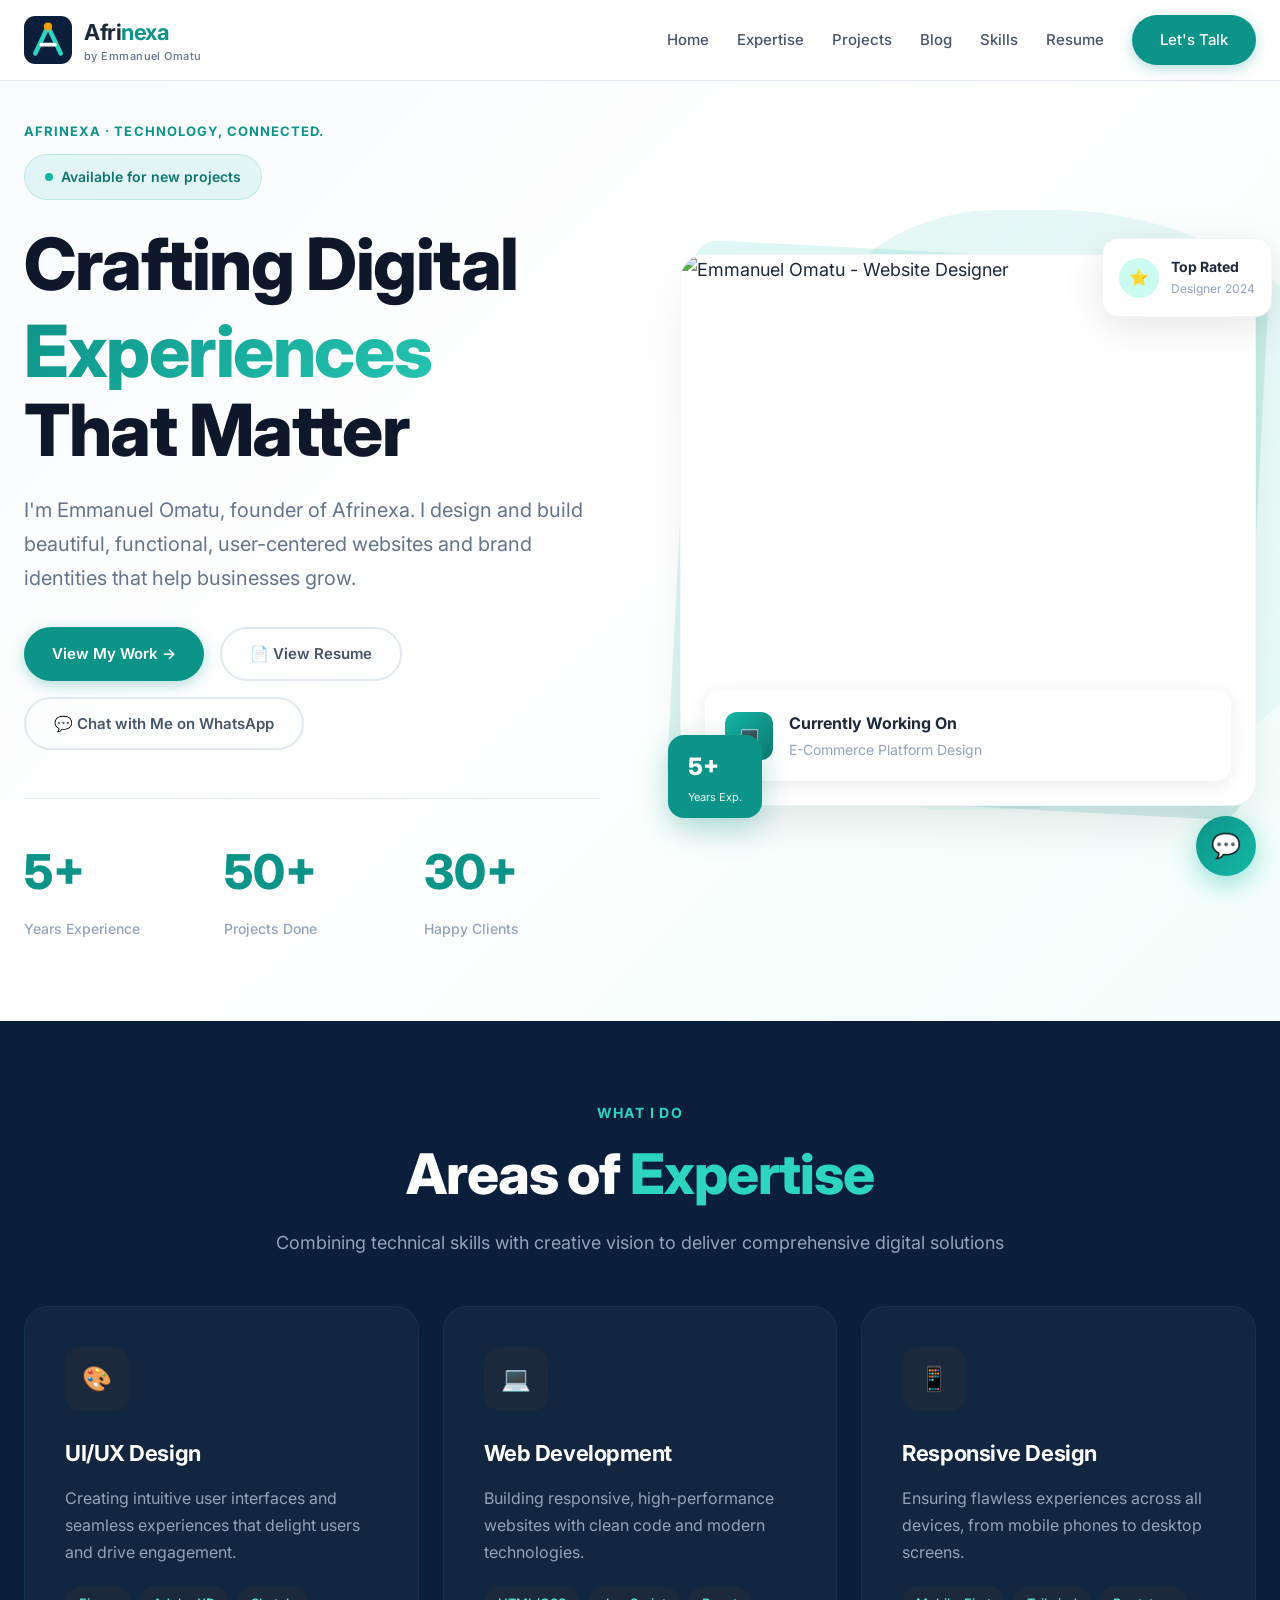
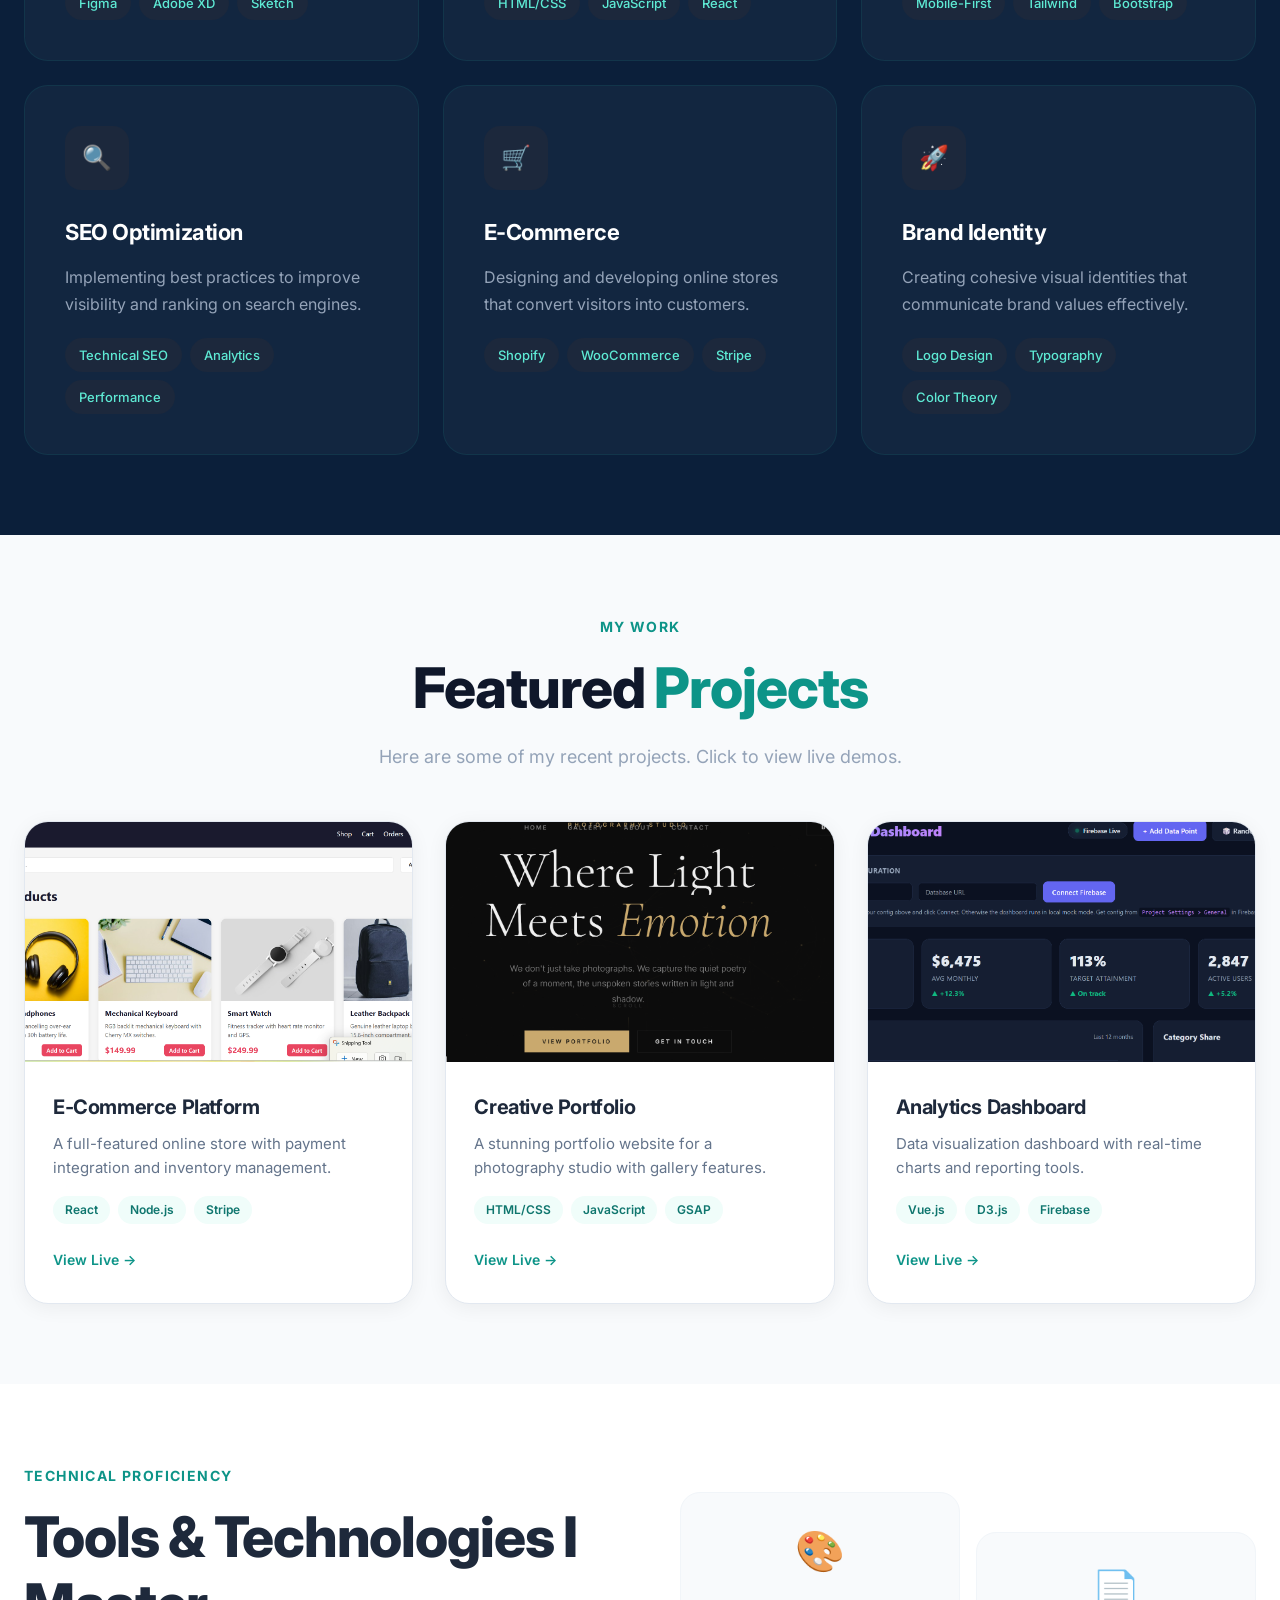
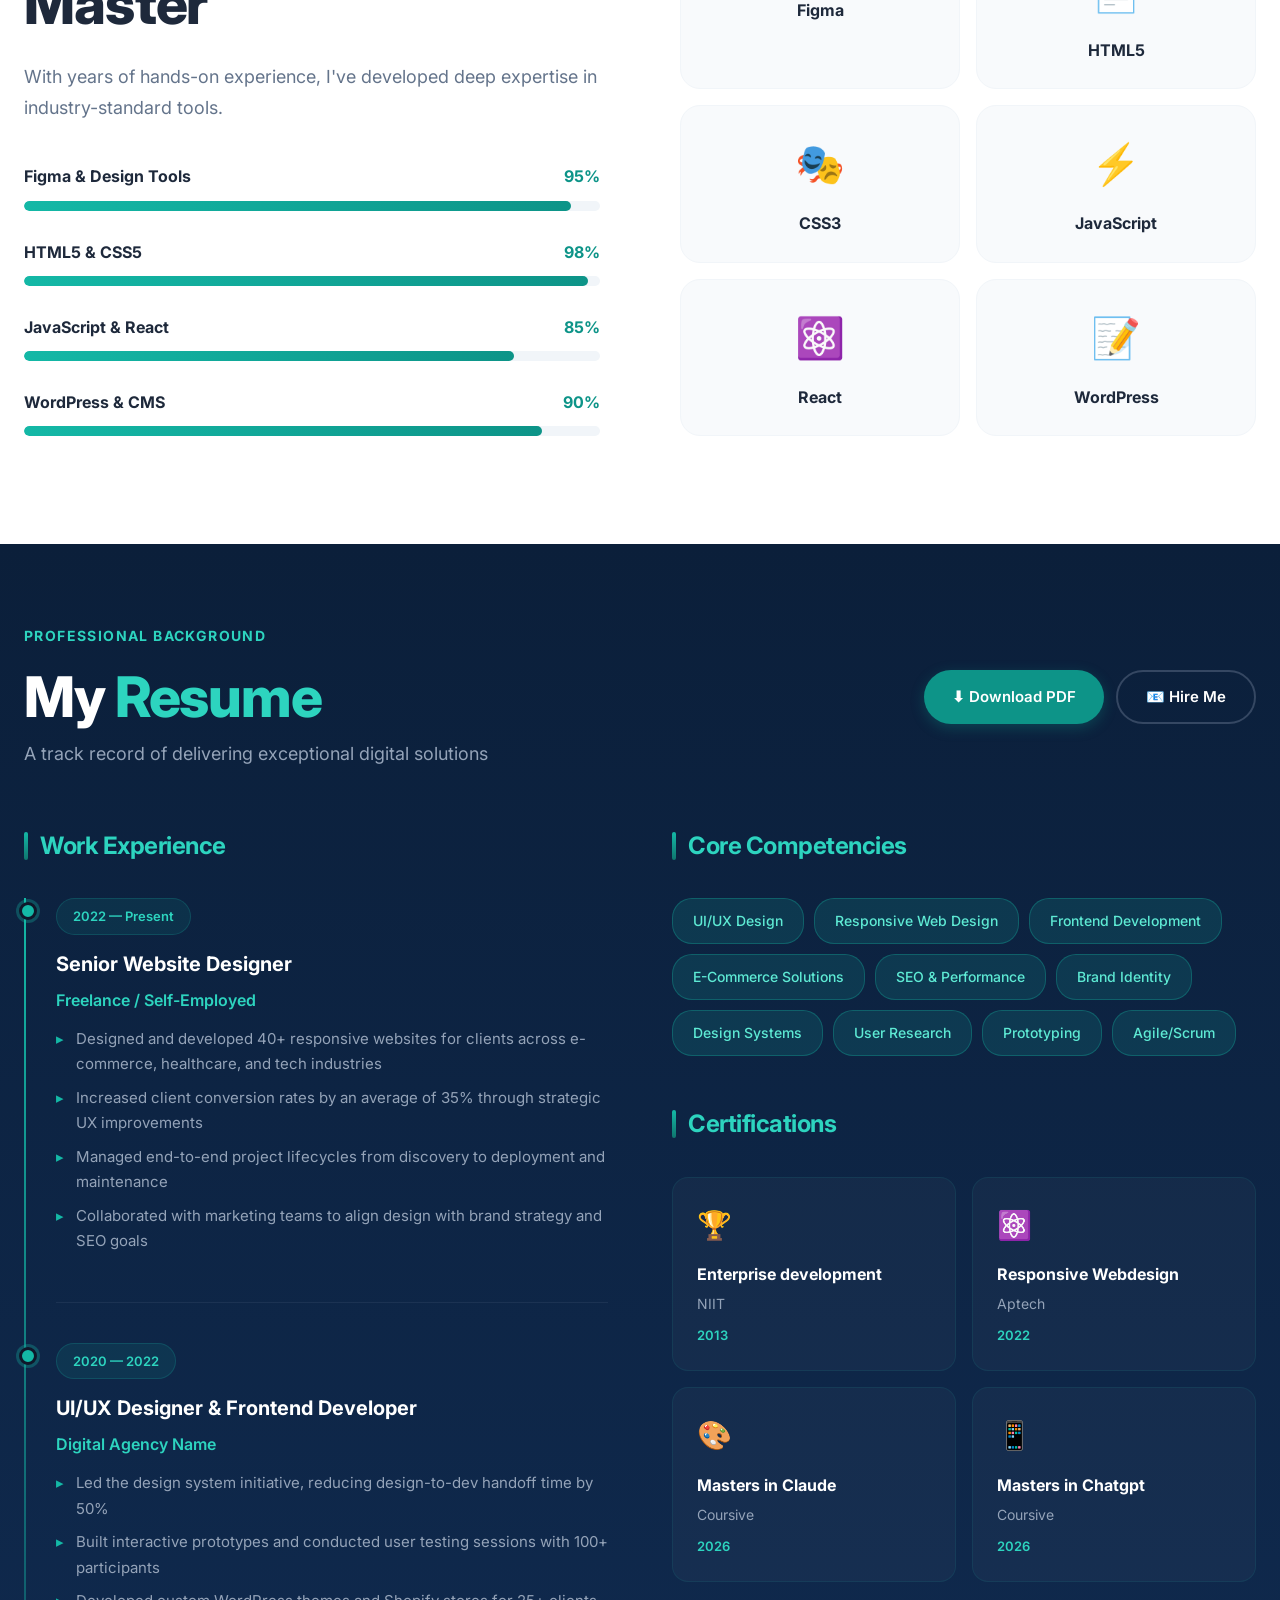
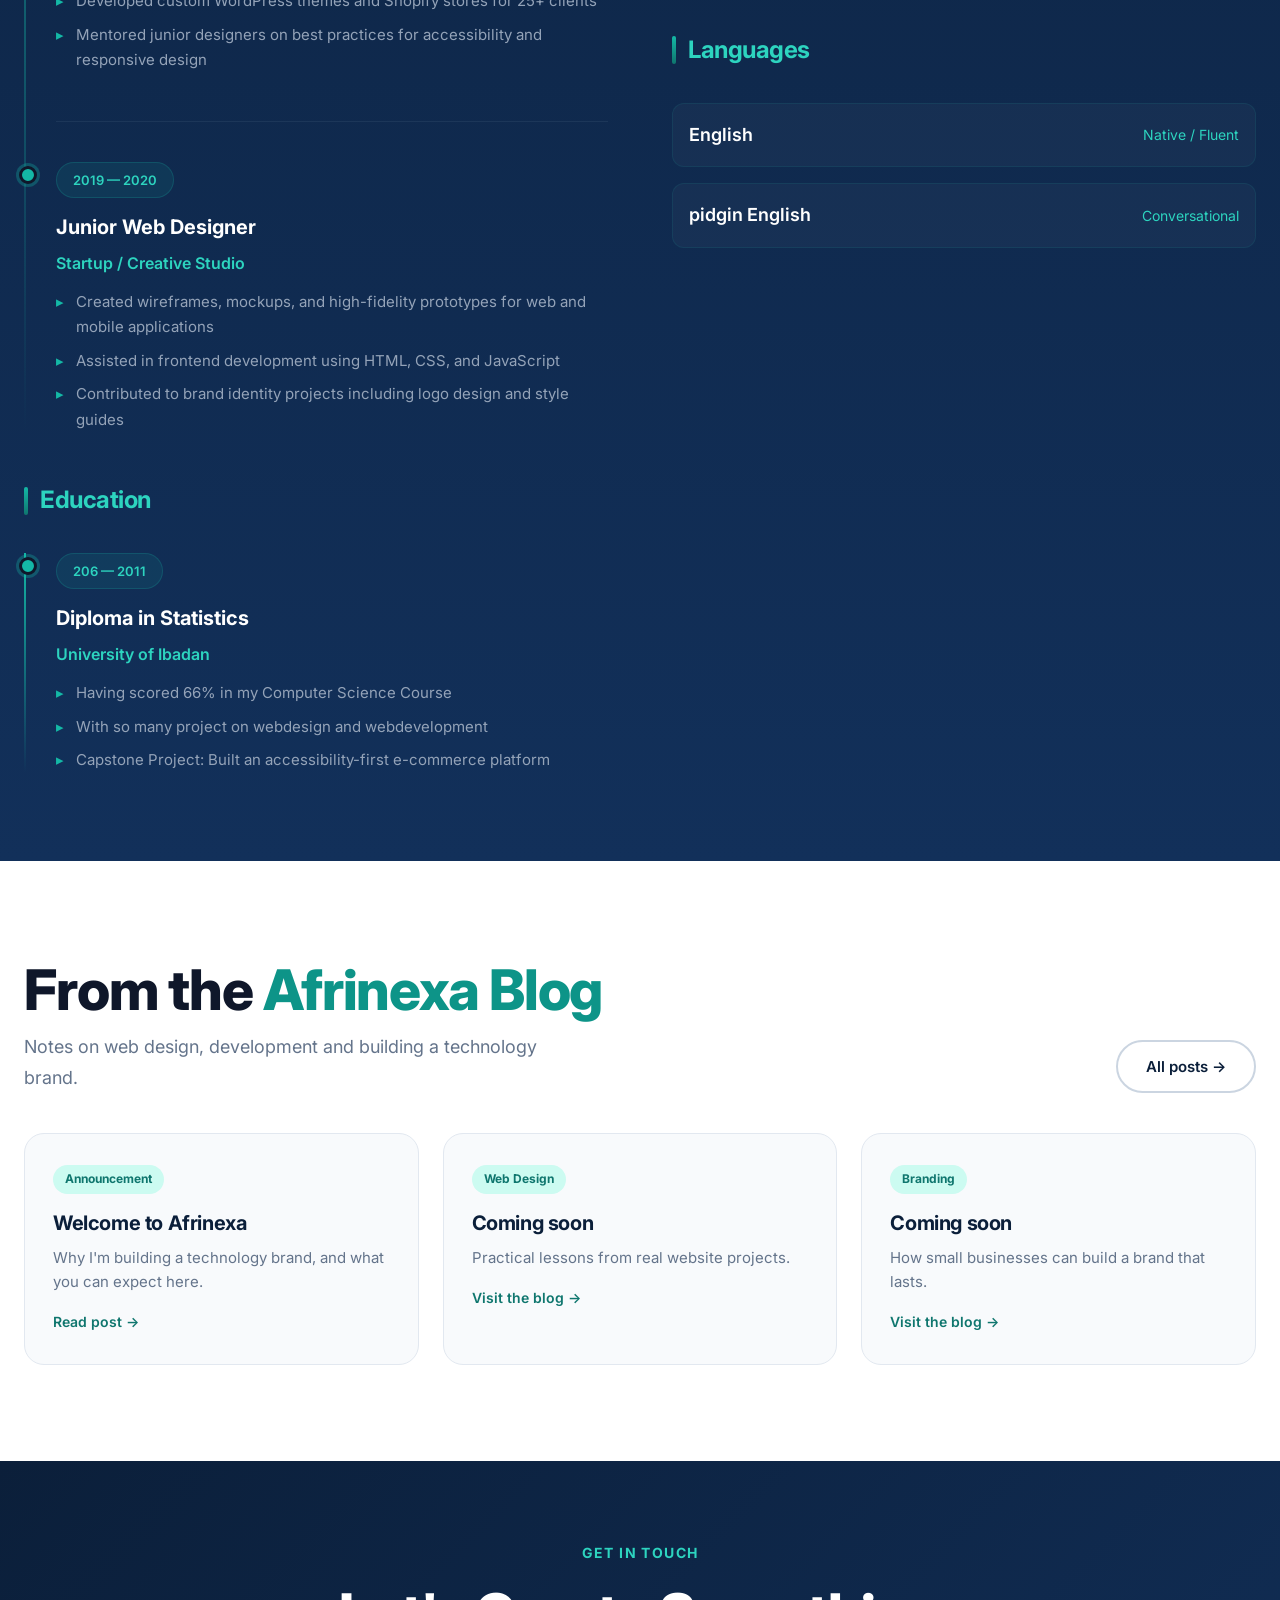
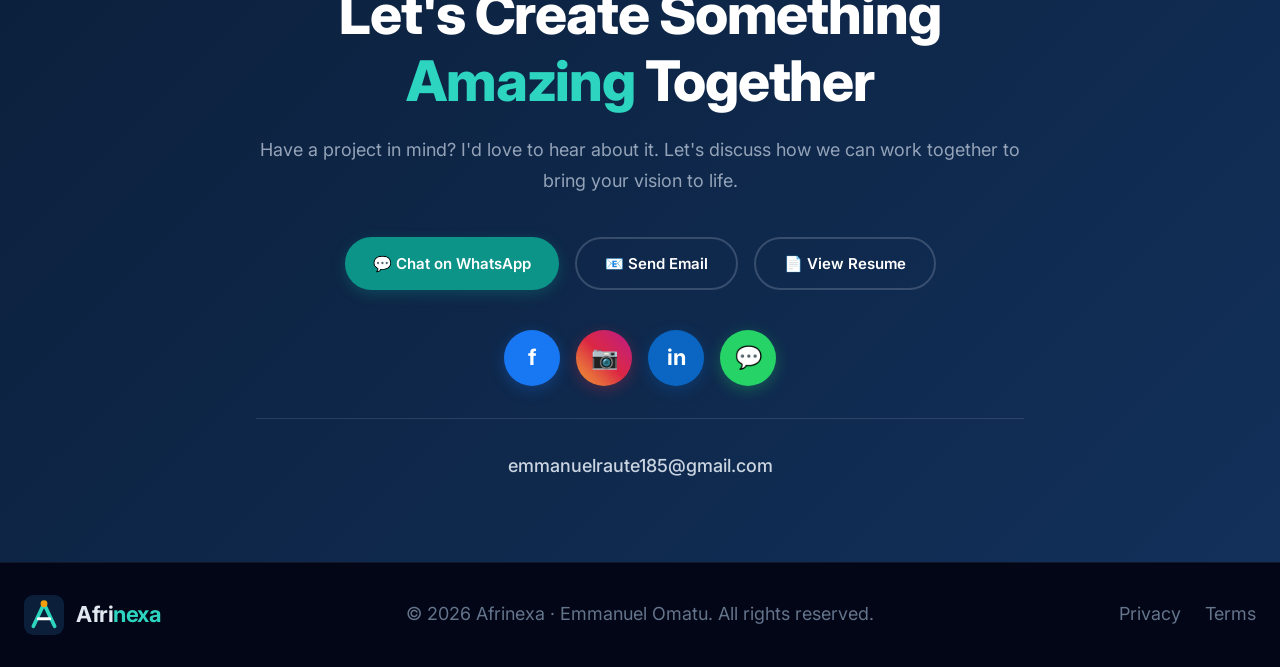
==== commit b37ab456: "Fix featured prfoject image path Updated image source paths for project cards to remove the 'afrinex" ====
--- a/index.html
+++ b/index.html
@@ -1550,7 +1550,7 @@
         
         <div class="projects-grid">
             <div class="project-card">
-                <img src="afrinexa-site/img3.png" 
+                <img src="img3.png" 
                      alt="E-Commerce Website" 
                      class="project-image">
                 <div class="project-content">
@@ -1566,7 +1566,7 @@
             </div>
             
             <div class="project-card">
-                <img src="afrinexa-site/img.png" 
+                <img src="img.png" 
                      alt="Portfolio Website" 
                      class="project-image">
                 <div class="project-content">
@@ -1582,7 +1582,7 @@
             </div>
             
             <div class="project-card">
-                <img src="afrinexa-site/img2.png"
+                <img src="img2.png"
                 alt="Dashboard UI" 
                      class="project-image">
                 <div class="project-content">
